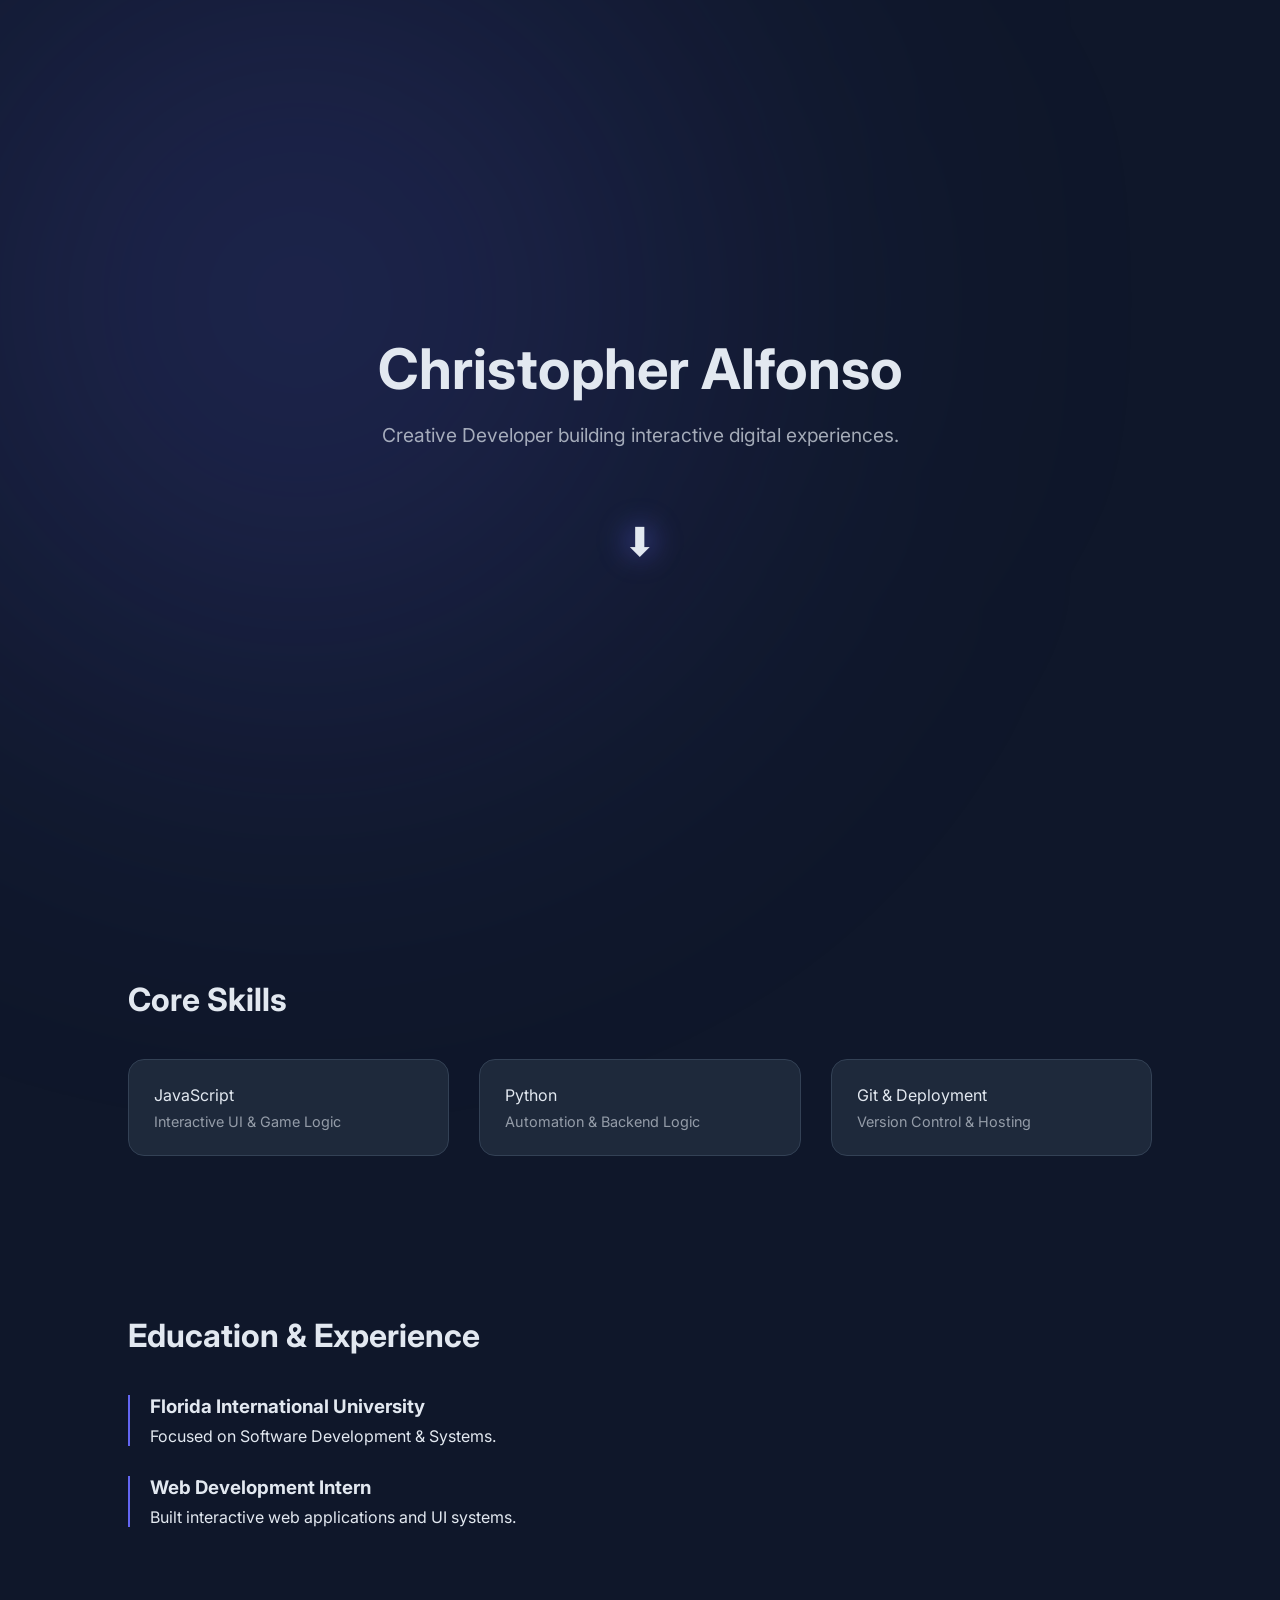
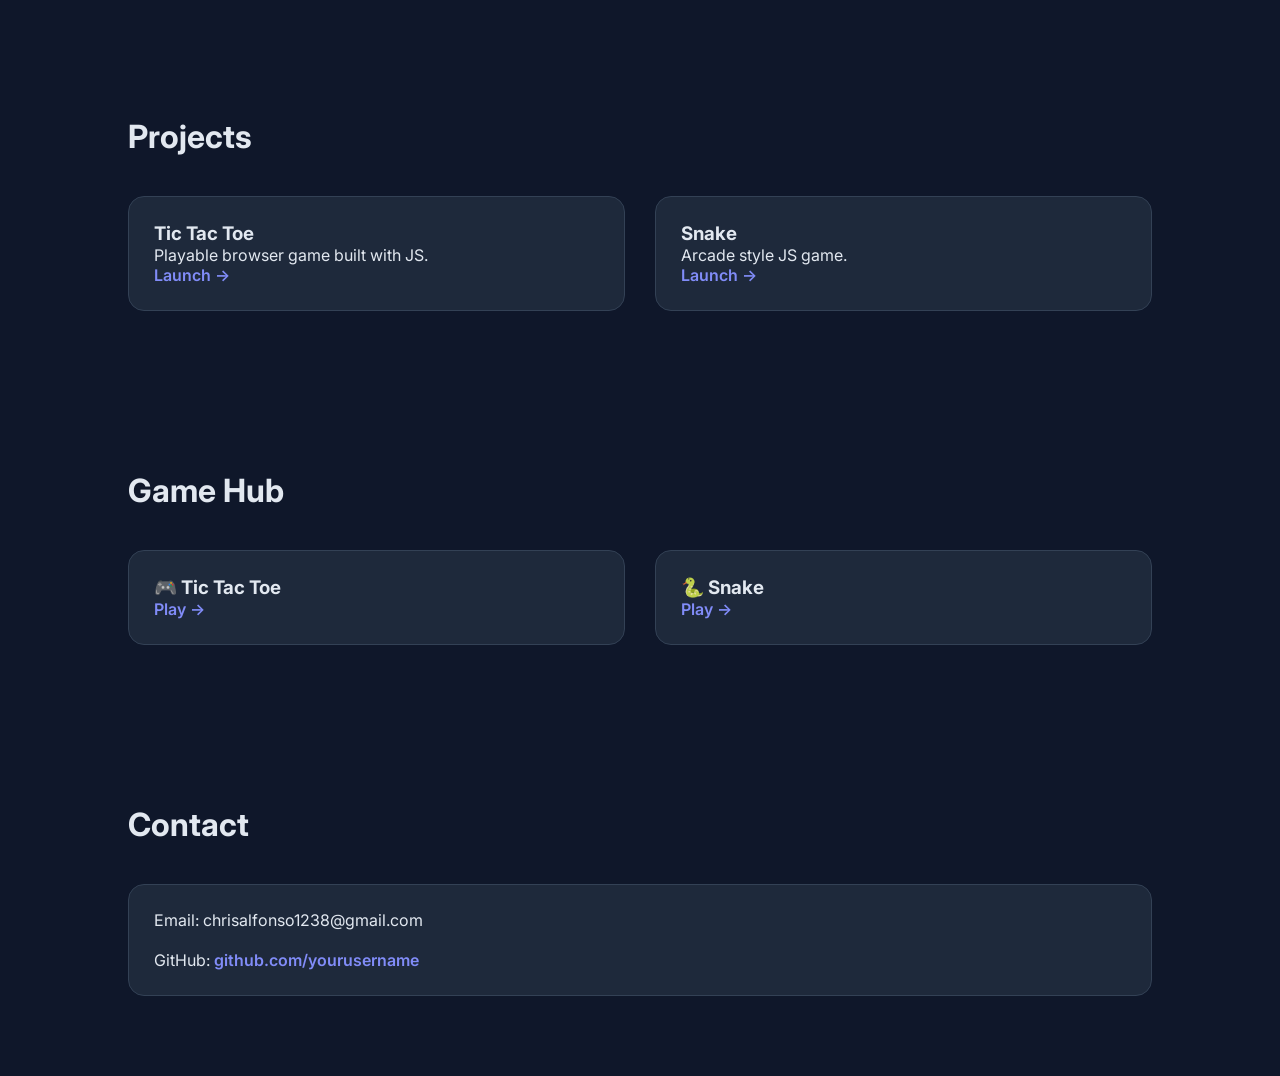
==== index.html @ 21a51c05 "Update index.html" ====
<!DOCTYPE html>
<html lang="en">
<head>
<meta charset="UTF-8">
<meta name="viewport" content="width=device-width, initial-scale=1.0">
<title>Christopher Alfonso | Portfolio</title>
<link href="https://fonts.googleapis.com/css2?family=Inter:wght@400;600;700&display=swap" rel="stylesheet">
<link rel="stylesheet" href="css/style.css">
</head>
<body>

<div class="background-blur"></div>

<!-- HERO -->
<section class="hero">
  <h1>Christopher Alfonso</h1>
  <p>Creative Developer building interactive digital experiences.</p>

  <!-- Glowing scroll arrow -->
  <div class="scroll-down" onclick="document.getElementById('skills').scrollIntoView({behavior:'smooth'})">
    <span>⬇</span>
    <div class="glow"></div>
  </div>
</section>

<!-- SKILLS -->
<section class="section" id="skills">
  <h2>Core Skills</h2>
  <div class="grid">
    <div class="card">JavaScript<br><span>Interactive UI & Game Logic</span></div>
    <div class="card">Python<br><span>Automation & Backend Logic</span></div>
    <div class="card">Git & Deployment<br><span>Version Control & Hosting</span></div>
  </div>
</section>
  
  <!-- RESUME / EXPERIENCE -->
<section class="section" id="resume">
  <h2>Education & Experience</h2>
  <div class="timeline">
    <div class="timeline-item">
      <h3>Florida International University</h3>
      <p>Focused on Software Development & Systems.</p>
    </div>
    <div class="timeline-item">
      <h3>Web Development Intern</h3>
      <p>Built interactive web applications and UI systems.</p>
    </div>
  </div>
</section>

<!-- PROJECTS -->
<section class="section" id="projects">
  <h2>Projects</h2>
  <div class="grid">
    <div class="card">
      <h3>Tic Tac Toe</h3>
      <p>Playable browser game built with JS.</p>
      <a href="apps/tictactoe/">Launch →</a>
    </div>
    <div class="card">
      <h3>Snake</h3>
      <p>Arcade style JS game.</p>
      <a href="apps/snake/">Launch →</a>
    </div>
  </div>
</section>

<!-- GAME HUB -->
<section class="section" id="gamehub">
  <h2>Game Hub</h2>
  <div class="grid">
    <div class="card game-card">
      <h3>🎮 Tic Tac Toe</h3>
      <a href="apps/tictactoe/">Play →</a>
    </div>
    <div class="card game-card">
      <h3>🐍 Snake</h3>
      <a href="apps/snake/">Play →</a>
    </div>
  </div>
</section>



<!-- CONTACT -->
<section class="section" id="contact">
  <h2>Contact</h2>
  <div class="card">
    Email: chrisalfonso1238@gmail.com<br><br>
    GitHub: <a href="https://github.com/yourusername" target="_blank">github.com/yourusername</a>
  </div>
</section>

</body>
</html>
---- css/style.css ----
* {
  margin: 0;
  padding: 0;
  box-sizing: border-box;
}

body {
  font-family: 'Inter', sans-serif;
  background: #0f172a;
  color: #e2e8f0;
  overflow-x: hidden;
  scroll-behavior: smooth;
}

/* Background Glow Effect */
.background-blur {
  position: fixed;
  width: 1200px;
  height: 1200px;
  background: radial-gradient(circle, rgba(99,102,241,0.25), transparent 70%);
  top: -300px;
  left: -300px;
  z-index: -1;
  filter: blur(150px);
}

/* HERO */
.hero {
  height: 100vh;
  display: flex;
  justify-content: center;
  align-items: center;
  flex-direction: column;
  padding: 0 10%;
  text-align: center;
}

.hero h1 {
  font-size: 3.5rem;
  margin-bottom: 20px;
}

.hero p {
  opacity: 0.7;
  margin-bottom: 30px;
  font-size: 1.2rem;
}

.primary-btn {
  display: inline-block;
  padding: 12px 28px;
  background: #6366f1;
  border-radius: 8px;
  text-decoration: none;
  color: white;
  font-weight: 600;
  transition: 0.3s ease;
}

.primary-btn:hover {
  background: #818cf8;
  transform: translateY(-3px);
}

/* Sections */
.section {
  padding: 80px 10%;
}

.section h2 {
  margin-bottom: 40px;
  font-size: 2rem;
}

/* Grid Layout */
.grid {
  display: grid;
  grid-template-columns: repeat(auto-fit, minmax(250px, 1fr));
  gap: 30px;
}

/* Cards */
.card {
  background: #1e293b;
  padding: 25px;
  border-radius: 16px;
  border: 1px solid #334155;
  transition: 0.3s ease;
}

.card:hover {
  transform: translateY(-8px);
  border-color: #6366f1;
  box-shadow: 0 10px 40px rgba(99,102,241,0.2);
}

.card span {
  display: block;
  margin-top: 8px;
  opacity: 0.6;
  font-size: 0.9rem;
}

/* Timeline */
.timeline-item {
  margin-bottom: 30px;
  padding-left: 20px;
  border-left: 2px solid #6366f1;
}

.timeline-item h3 {
  margin-bottom: 8px;
}

/* Links */
a {
  color: #818cf8;
  text-decoration: none;
  font-weight: 600;
}

a:hover {
  text-decoration: underline;
}
/* Scroll down arrow */
.scroll-down {
  position: relative;
  margin-top: 40px;
  font-size: 2.5rem;
  cursor: pointer;
  display: inline-block;
  animation: floatUpDown 1.5s infinite;
  z-index: 1;
}

/* Arrow bouncing/fading animation */
@keyframes floatUpDown {
  0%, 100% { transform: translateY(0); opacity: 0.7; }
  50% { transform: translateY(10px); opacity: 1; }
}

/* Glow behind the arrow */
.scroll-down .glow {
  position: absolute;
  top: 50%;
  left: 50%;
  transform: translate(-50%, -50%);
  width: 50px;
  height: 50px;
  background: radial-gradient(circle, rgba(99,102,241,0.4), transparent 70%);
  border-radius: 50%;
  filter: blur(12px);
  animation: pulseGlow 2s infinite;
  z-index: -1;
}

/* Glow pulsing animation */
@keyframes pulseGlow {
  0%, 100% { transform: translate(-50%, -50%) scale(1); opacity: 0.6; }
  50% { transform: translate(-50%, -50%) scale(1.3); opacity: 1; }
}
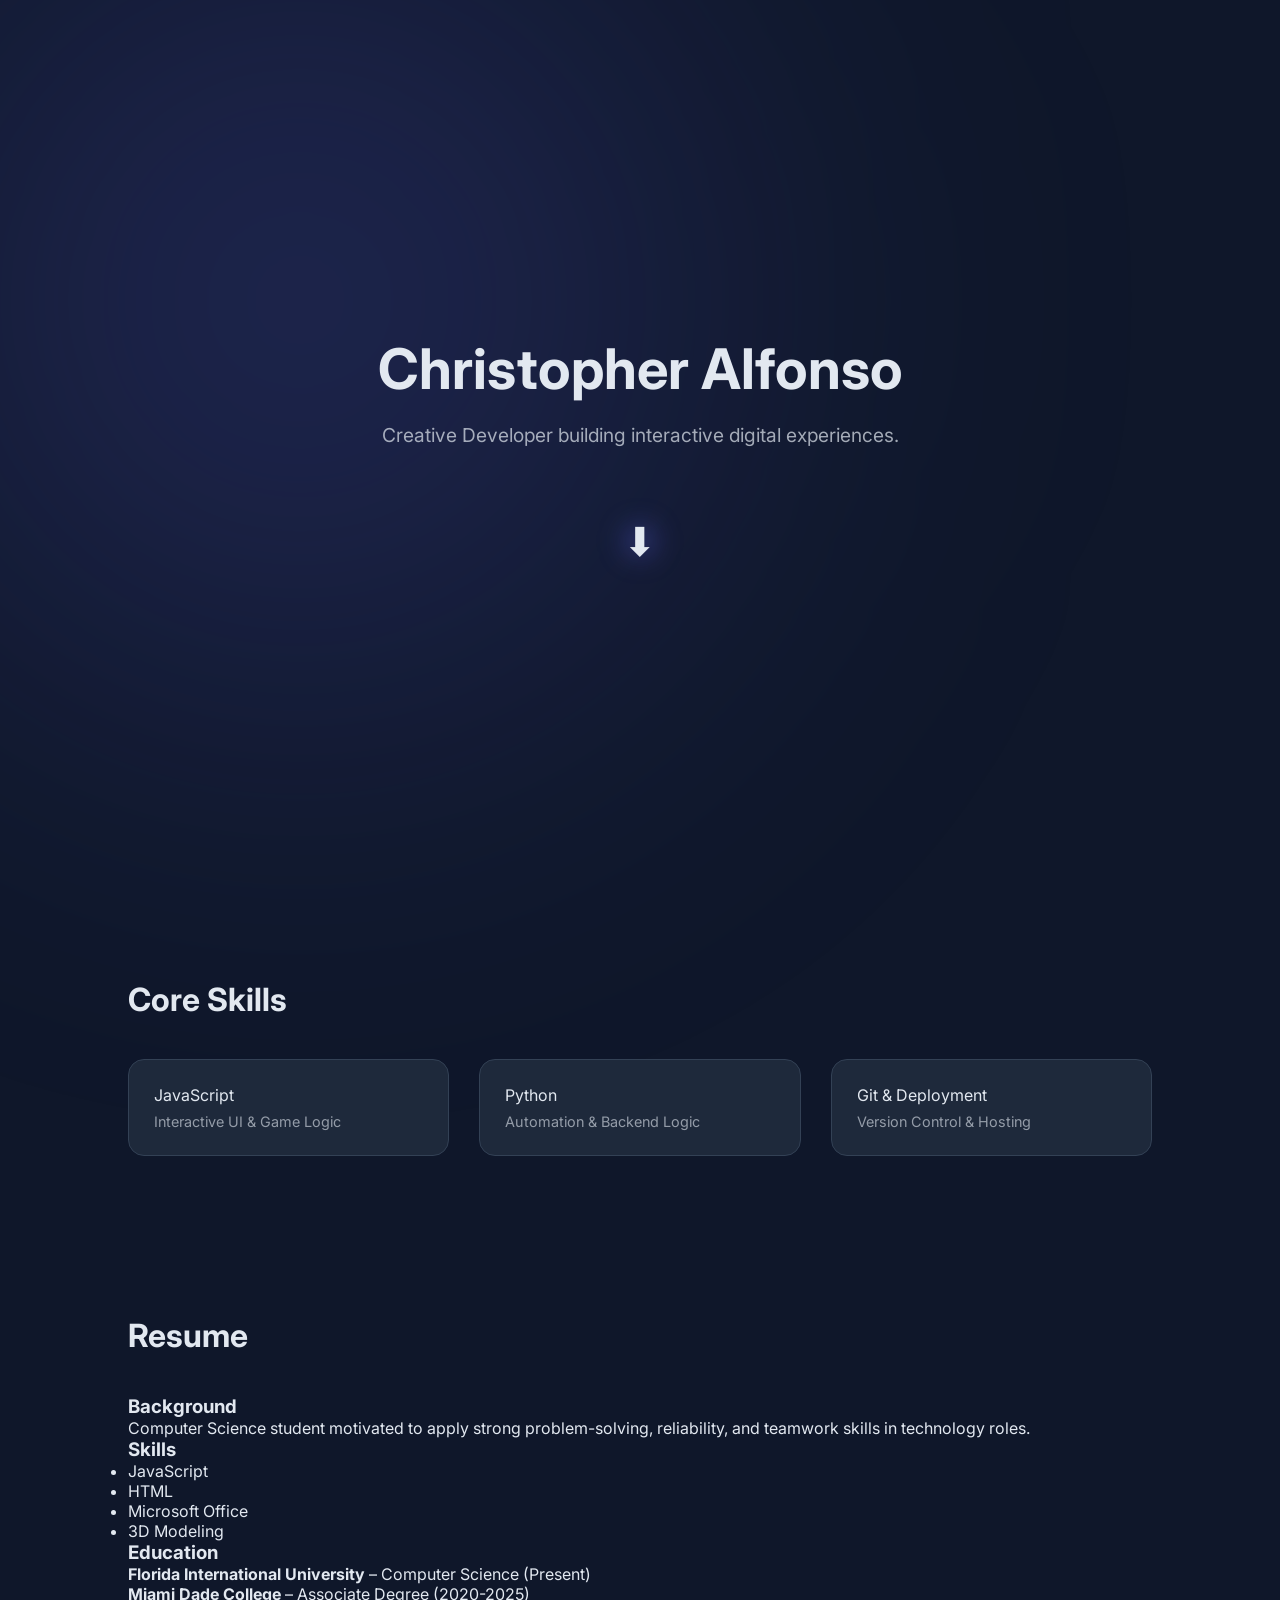
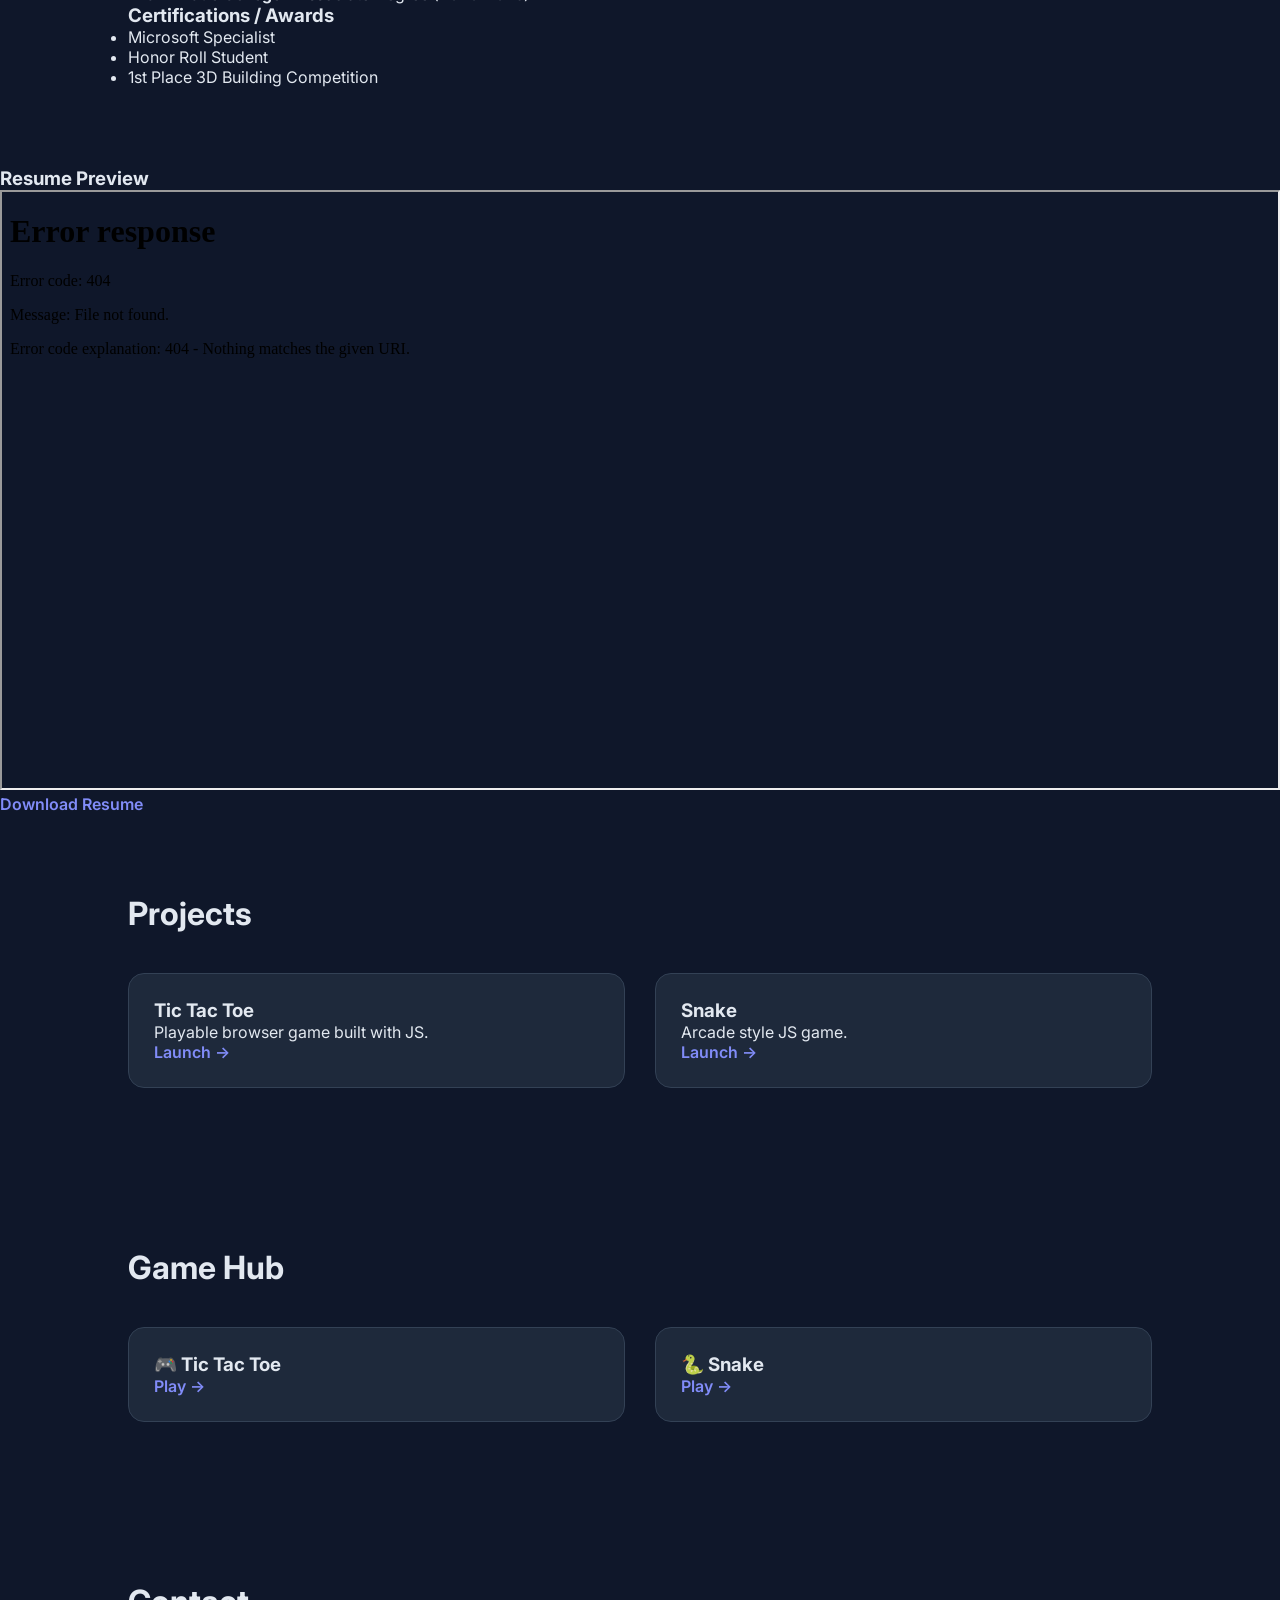
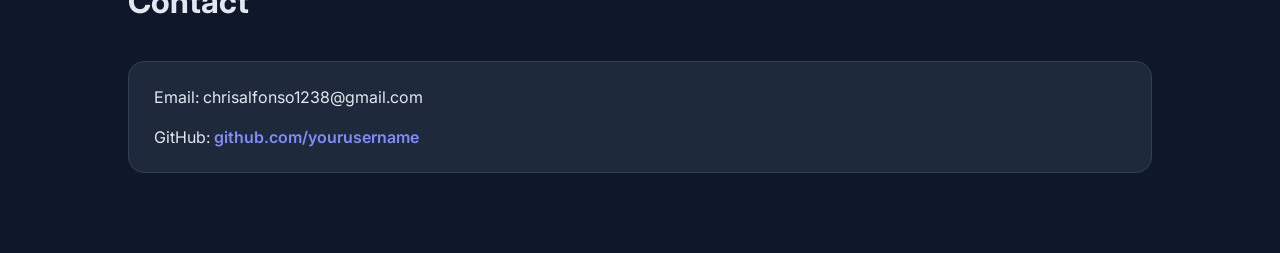
==== commit 89cf7b25: "Update index.html" ====
--- a/index.html
+++ b/index.html
@@ -33,20 +33,62 @@
   </div>
 </section>
   
-  <!-- RESUME / EXPERIENCE -->
 <section class="section" id="resume">
-  <h2>Education & Experience</h2>
-  <div class="timeline">
-    <div class="timeline-item">
-      <h3>Florida International University</h3>
-      <p>Focused on Software Development & Systems.</p>
+  <h2>Resume</h2>
+
+  <div class="resume-grid">
+
+    <div class="resume-card">
+      <h3>Background</h3>
+      <p>
+      Computer Science student motivated to apply strong problem-solving,
+      reliability, and teamwork skills in technology roles.
+      </p>
     </div>
-    <div class="timeline-item">
-      <h3>Web Development Intern</h3>
-      <p>Built interactive web applications and UI systems.</p>
+
+    <div class="resume-card">
+      <h3>Skills</h3>
+      <ul>
+        <li>JavaScript</li>
+        <li>HTML</li>
+        <li>Microsoft Office</li>
+        <li>3D Modeling</li>
+      </ul>
     </div>
+
+    <div class="resume-card">
+      <h3>Education</h3>
+      <p><b>Florida International University</b> – Computer Science (Present)</p>
+      <p><b>Miami Dade College</b> – Associate Degree (2020-2025)</p>
+    </div>
+
+    <div class="resume-card">
+      <h3>Certifications / Awards</h3>
+      <ul>
+        <li>Microsoft Specialist</li>
+        <li>Honor Roll Student</li>
+        <li>1st Place 3D Building Competition</li>
+      </ul>
+    </div>
+
   </div>
 </section>
+  <div class="resume-preview">
+
+  <h3>Resume Preview</h3>
+
+  <iframe
+    src="assets/resume.pdf"
+    width="100%"
+    height="600px">
+  </iframe>
+
+  <a class="download-btn" href="assets/resume.pdf" download>
+    Download Resume
+  </a>
+
+</div>
+  
 
 <!-- PROJECTS -->
 <section class="section" id="projects">
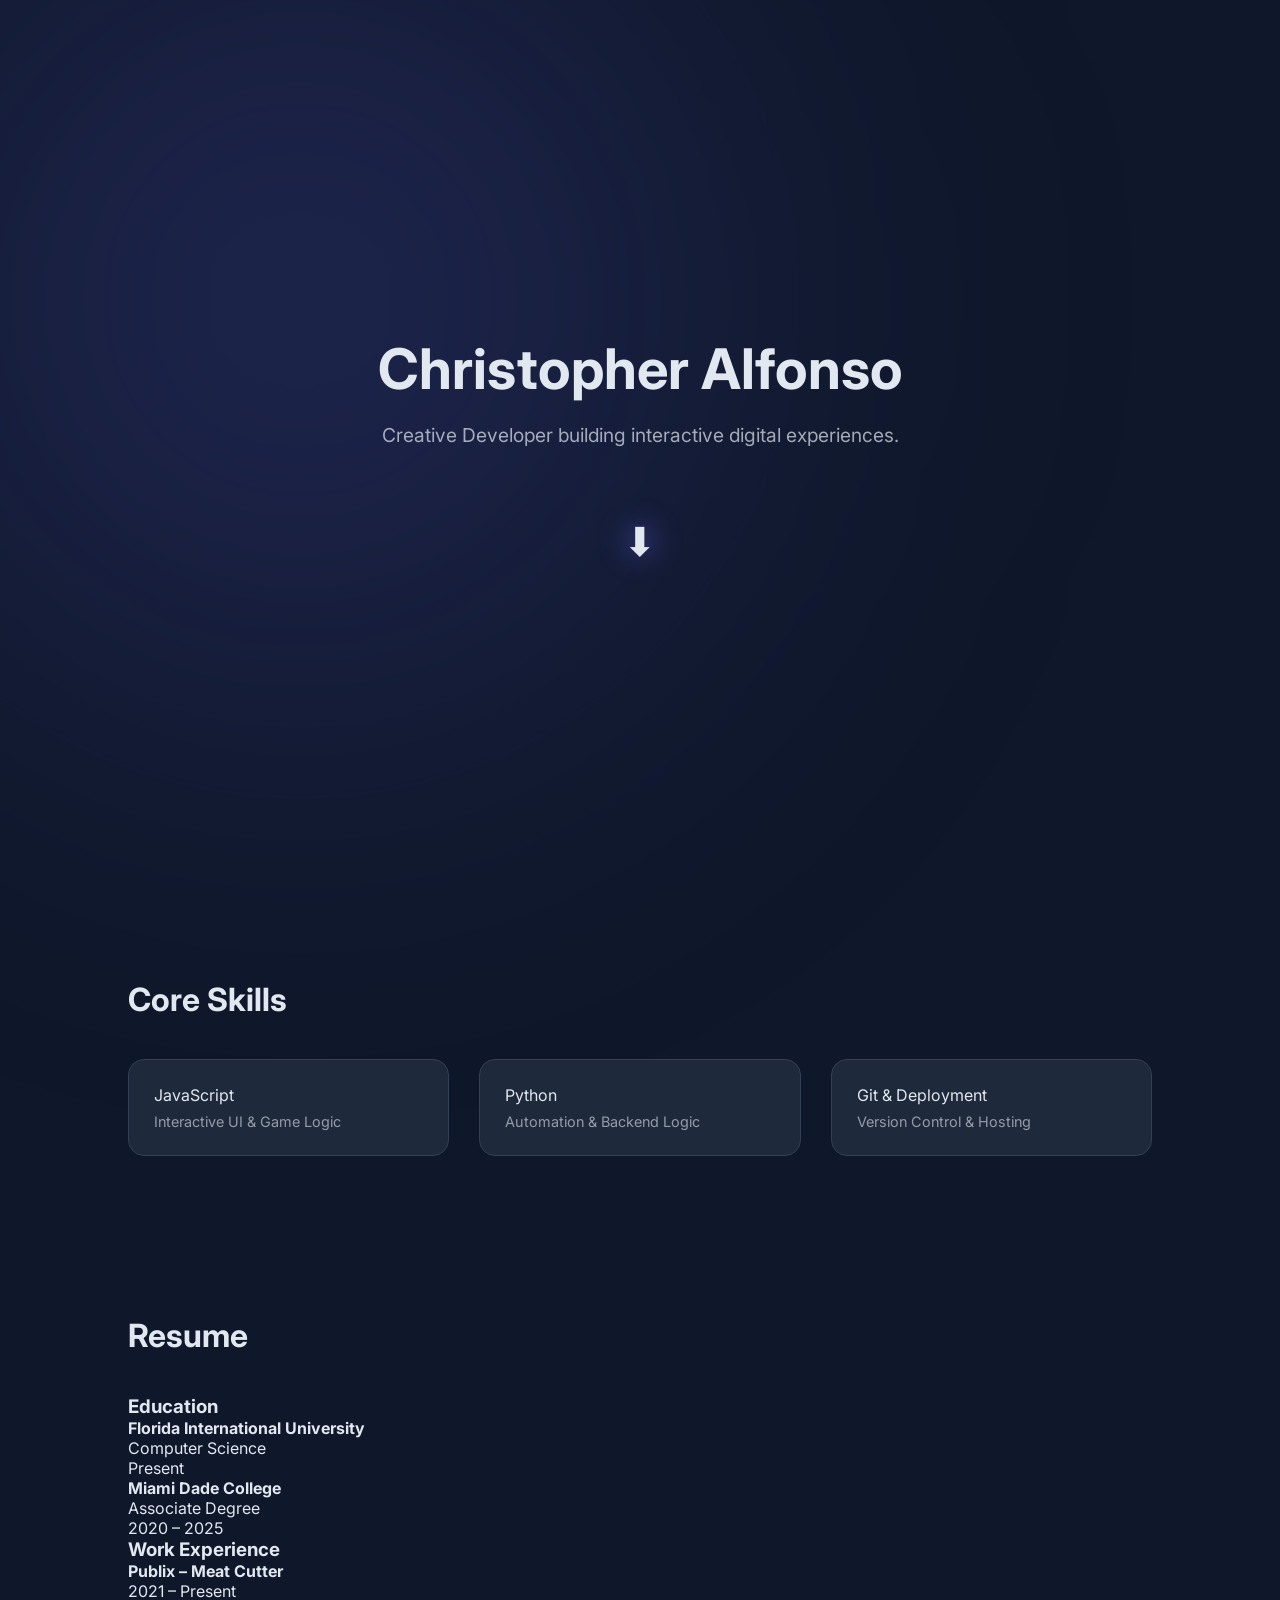
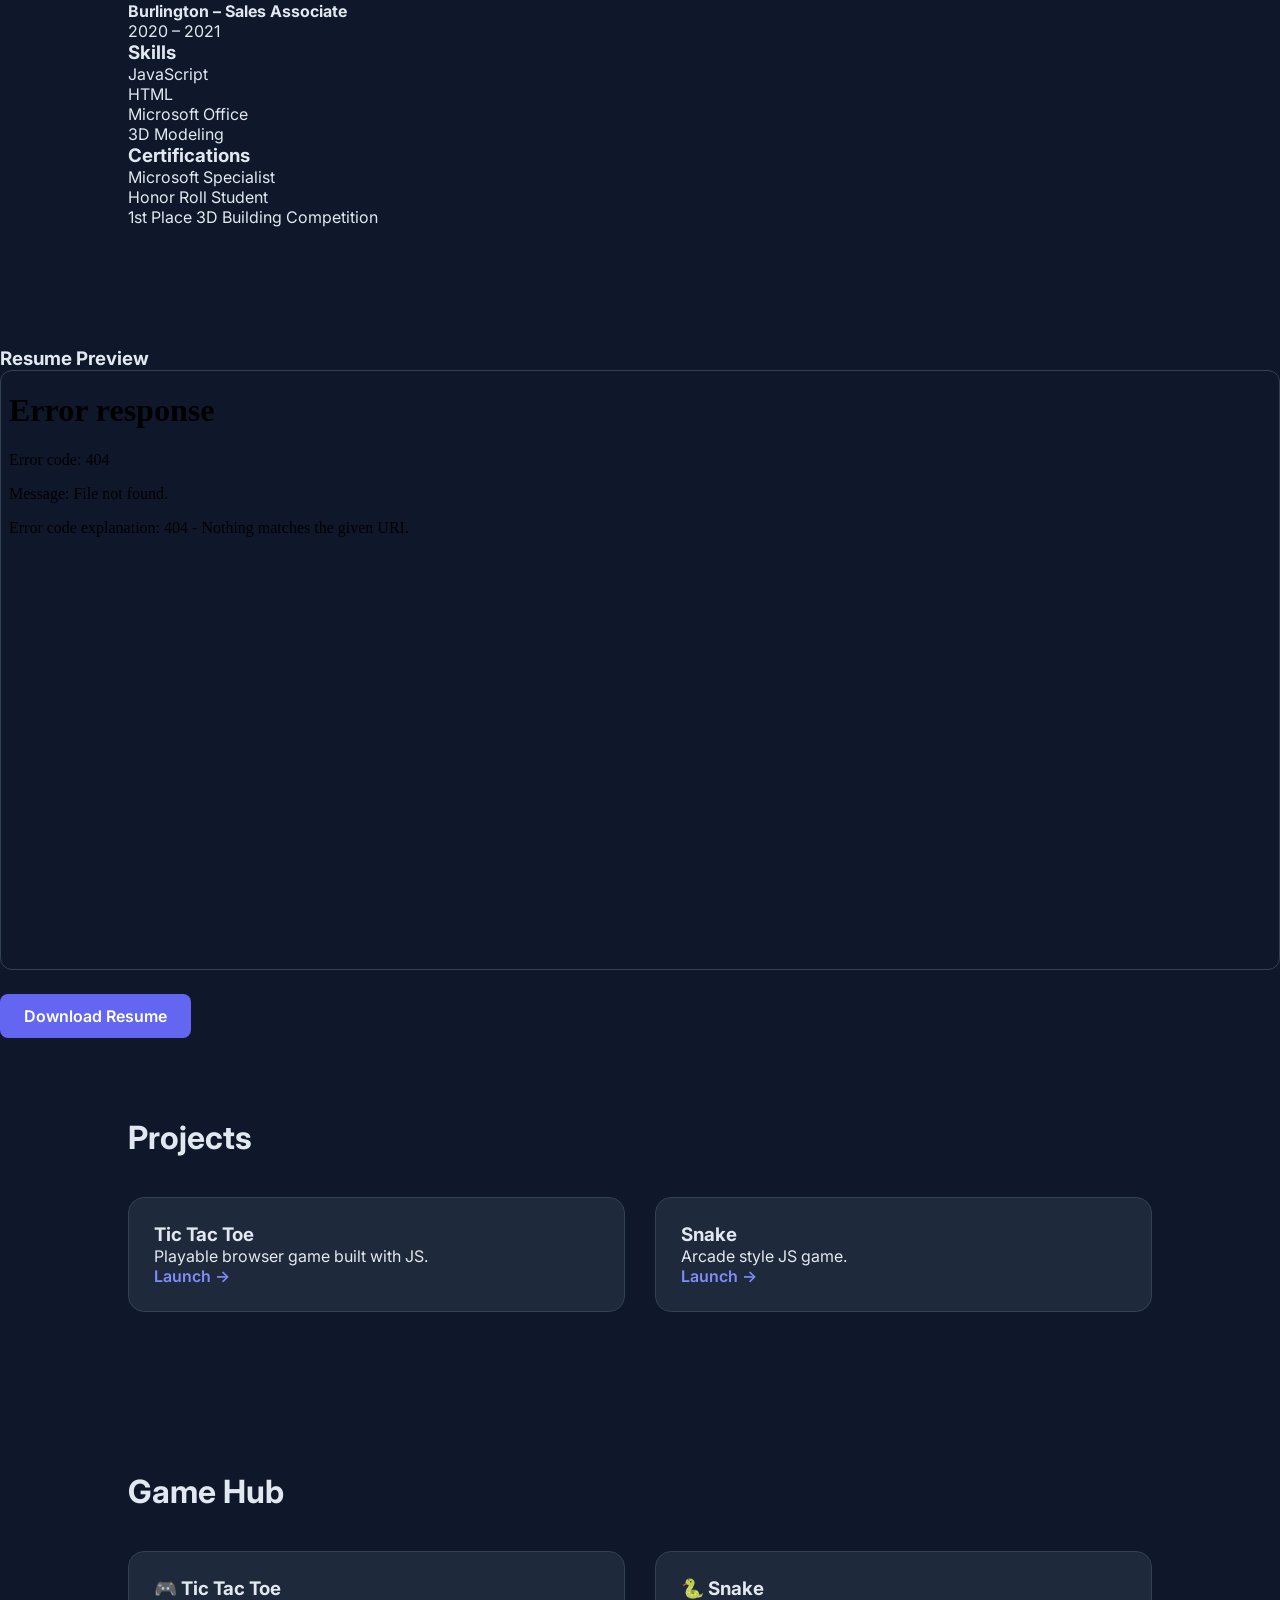
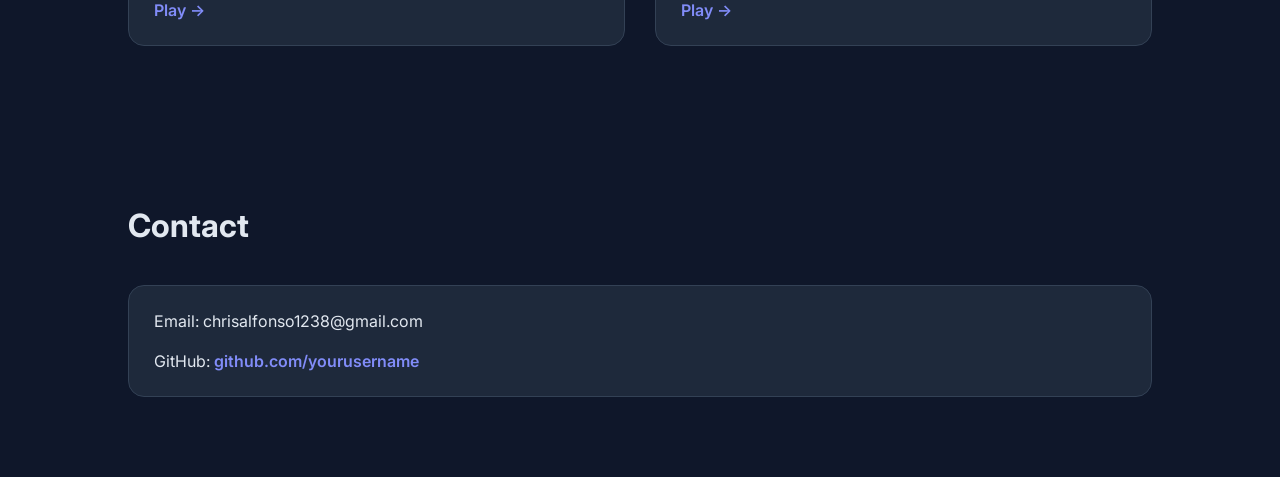
==== commit a433d1a7: "Update index.html" ====
--- a/index.html
+++ b/index.html
@@ -32,45 +32,90 @@
     <div class="card">Git & Deployment<br><span>Version Control & Hosting</span></div>
   </div>
 </section>
-  
+    </div>
+
 <section class="section" id="resume">
   <h2>Resume</h2>
 
-  <div class="resume-grid">
+  <div class="card-grid">
 
-    <div class="resume-card">
-      <h3>Background</h3>
-      <p>
-      Computer Science student motivated to apply strong problem-solving,
-      reliability, and teamwork skills in technology roles.
-      </p>
+    <!-- Education -->
+    <div class="flip-card">
+      <div class="flip-inner">
+
+        <div class="flip-front">
+          <h3>Education</h3>
+        </div>
+
+        <div class="flip-back">
+          <p><b>Florida International University</b></p>
+          <p>Computer Science</p>
+          <p>Present</p>
+
+          <p><b>Miami Dade College</b></p>
+          <p>Associate Degree</p>
+          <p>2020 – 2025</p>
+        </div>
+
+      </div>
     </div>
 
-    <div class="resume-card">
-      <h3>Skills</h3>
-      <ul>
-        <li>JavaScript</li>
-        <li>HTML</li>
-        <li>Microsoft Office</li>
-        <li>3D Modeling</li>
-      </ul>
+    <!-- Work Experience -->
+    <div class="flip-card">
+      <div class="flip-inner">
+
+        <div class="flip-front">
+          <h3>Work Experience</h3>
+        </div>
+
+        <div class="flip-back">
+          <p><b>Publix – Meat Cutter</b></p>
+          <p>2021 – Present</p>
+
+          <p><b>Burlington – Sales Associate</b></p>
+          <p>2020 – 2021</p>
+        </div>
+
+      </div>
     </div>
 
-    <div class="resume-card">
-      <h3>Education</h3>
-      <p><b>Florida International University</b> – Computer Science (Present)</p>
-      <p><b>Miami Dade College</b> – Associate Degree (2020-2025)</p>
+    <!-- Skills -->
+    <div class="flip-card">
+      <div class="flip-inner">
+
+        <div class="flip-front">
+          <h3>Skills</h3>
+        </div>
+
+        <div class="flip-back">
+          <p>JavaScript</p>
+          <p>HTML</p>
+          <p>Microsoft Office</p>
+          <p>3D Modeling</p>
+        </div>
+
+      </div>
     </div>
 
-    <div class="resume-card">
-      <h3>Certifications / Awards</h3>
-      <ul>
-        <li>Microsoft Specialist</li>
-        <li>Honor Roll Student</li>
-        <li>1st Place 3D Building Competition</li>
-      </ul>
+    <!-- Certifications -->
+    <div class="flip-card">
+      <div class="flip-inner">
+
+        <div class="flip-front">
+          <h3>Certifications</h3>
+        </div>
+
+        <div class="flip-back">
+          <p>Microsoft Specialist</p>
+          <p>Honor Roll Student</p>
+          <p>1st Place 3D Building Competition</p>
+        </div>
+
+      </div>
     </div>
 
+  </div>
+</section>
   </div>
 </section>
   <div class="resume-preview">
--- a/css/style.css
+++ b/css/style.css
@@ -159,3 +159,47 @@
   0%, 100% { transform: translate(-50%, -50%) scale(1); opacity: 0.6; }
   50% { transform: translate(-50%, -50%) scale(1.3); opacity: 1; }
 }
+.resume-grid{
+display:grid;
+grid-template-columns:repeat(auto-fit,minmax(250px,1fr));
+gap:25px;
+margin-bottom:40px;
+}
+
+.resume-card{
+background:#1e293b;
+padding:25px;
+border-radius:14px;
+border:1px solid #334155;
+}
+
+.resume-card h3{
+margin-bottom:10px;
+}
+
+.resume-card ul{
+padding-left:18px;
+}
+
+.resume-preview{
+margin-top:40px;
+}
+
+.resume-preview iframe{
+border-radius:12px;
+border:1px solid #334155;
+}
+
+.download-btn{
+display:inline-block;
+margin-top:20px;
+padding:12px 24px;
+background:#6366f1;
+border-radius:8px;
+color:white;
+text-decoration:none;
+}
+
+.download-btn:hover{
+background:#818cf8;
+}
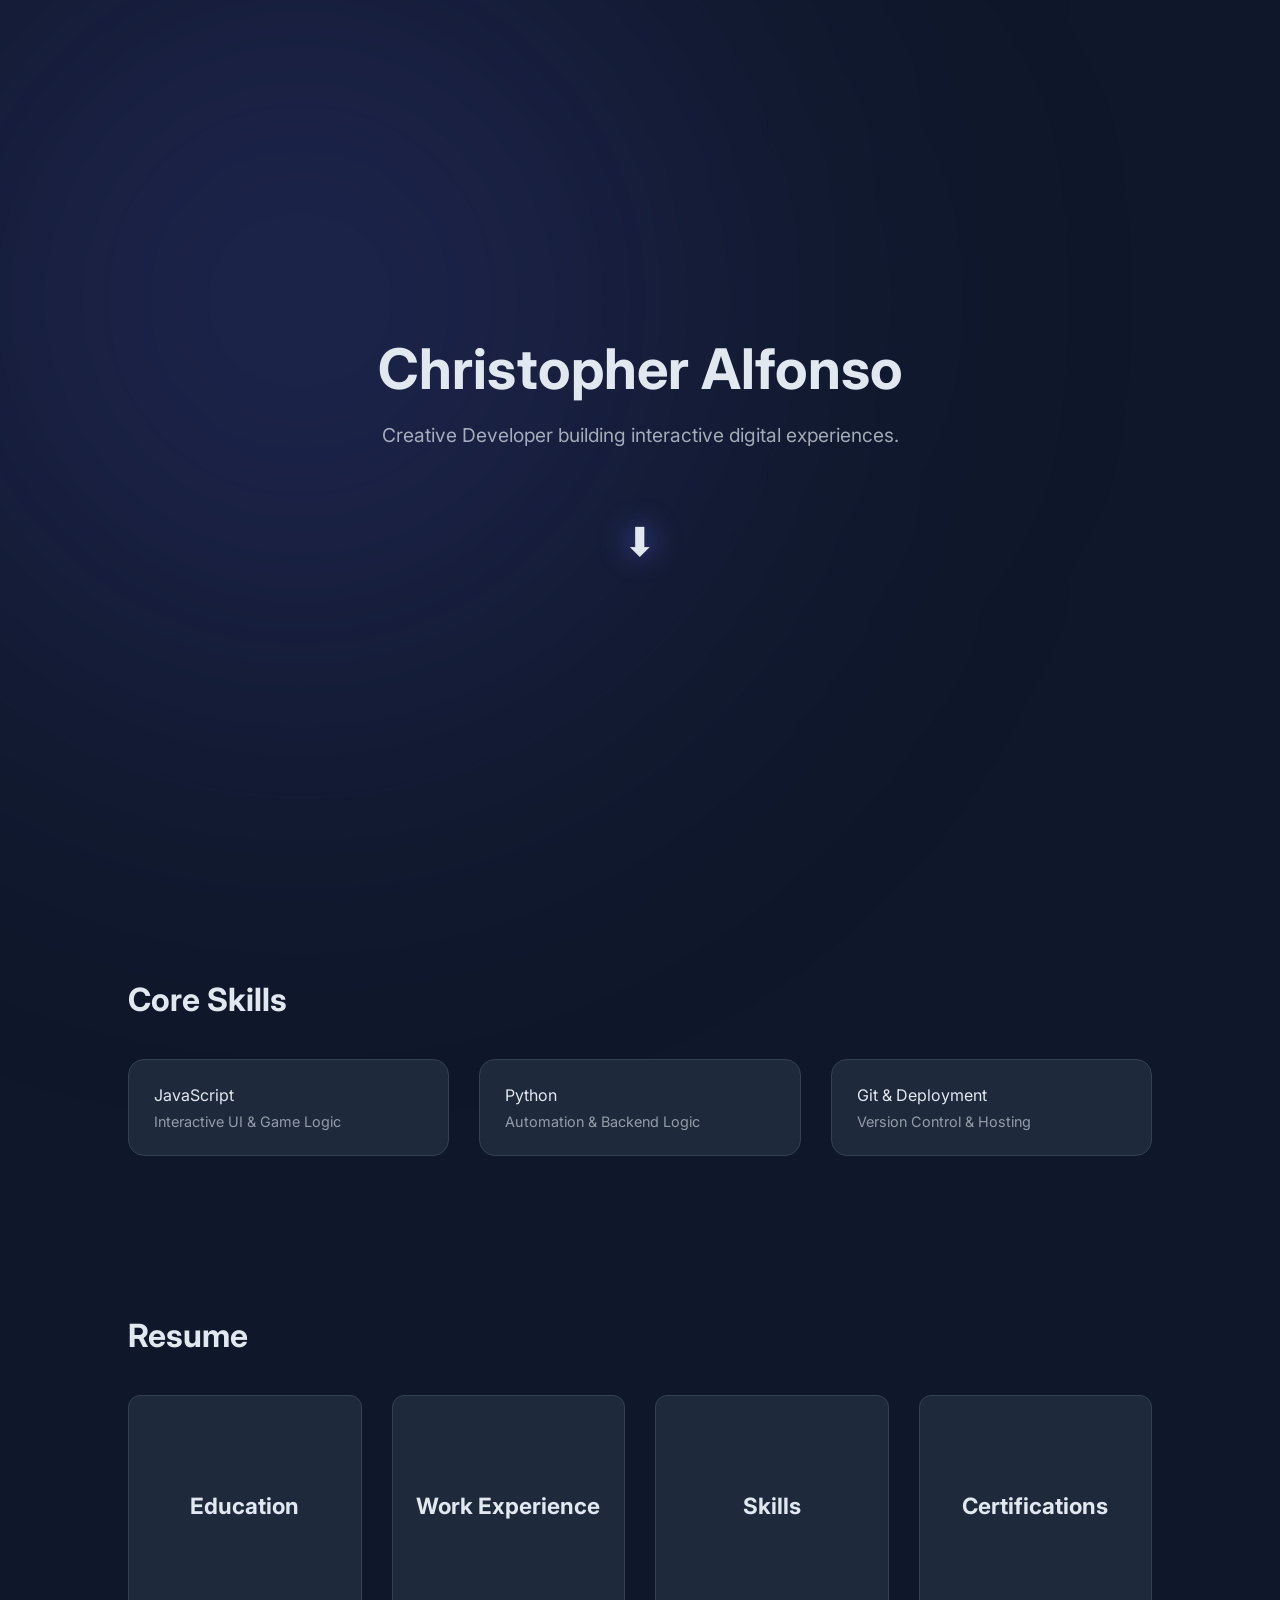
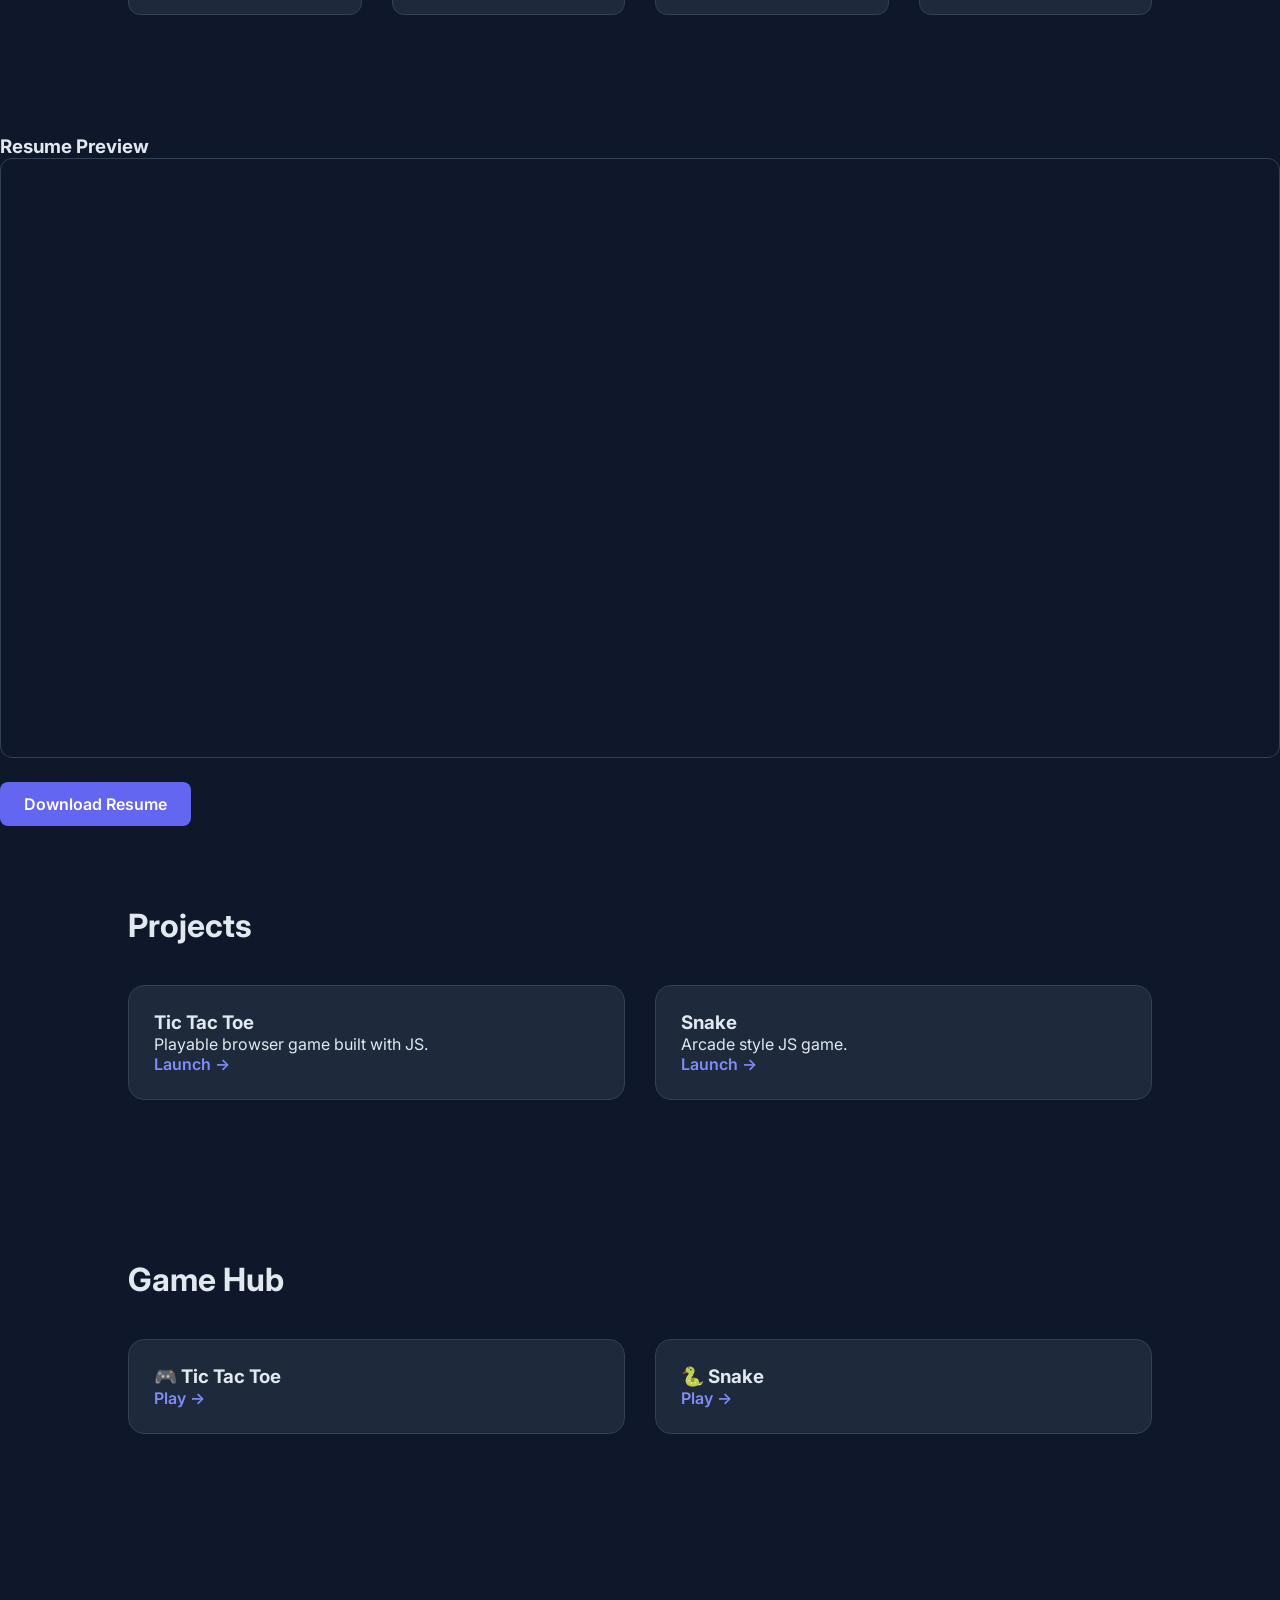
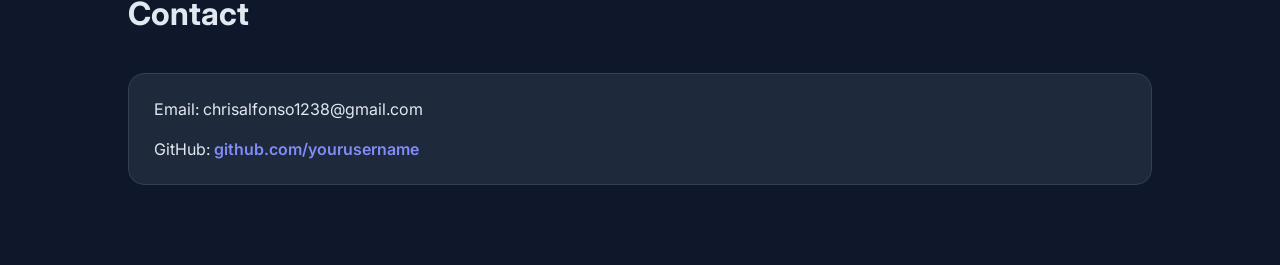
==== commit d149ce99: "Update index.html" ====
--- a/index.html
+++ b/index.html
@@ -123,12 +123,12 @@
   <h3>Resume Preview</h3>
 
   <iframe
-    src="assets/resume.pdf"
+    src="assests/resume.pdf"
     width="100%"
     height="600px">
   </iframe>
 
-  <a class="download-btn" href="assets/resume.pdf" download>
+  <a class="download-btn" href="assests/resume.pdf" download>
     Download Resume
   </a>
 
--- a/css/style.css
+++ b/css/style.css
@@ -203,3 +203,55 @@
 .download-btn:hover{
 background:#818cf8;
 }
+.card-grid{
+display:grid;
+grid-template-columns:repeat(auto-fit,minmax(220px,1fr));
+gap:30px;
+margin-top:40px;
+}
+
+/* Flip card */
+
+.flip-card{
+height:220px;
+perspective:1000px;
+}
+
+.flip-inner{
+position:relative;
+width:100%;
+height:100%;
+transition:transform .7s;
+transform-style:preserve-3d;
+}
+
+.flip-card:hover .flip-inner{
+transform:rotateY(180deg);
+}
+
+.flip-front,
+.flip-back{
+position:absolute;
+width:100%;
+height:100%;
+backface-visibility:hidden;
+border-radius:12px;
+display:flex;
+flex-direction:column;
+justify-content:center;
+align-items:center;
+padding:20px;
+background:#1e293b;
+border:1px solid #334155;
+text-align:center;
+}
+
+.flip-front{
+font-size:1.2rem;
+font-weight:600;
+}
+
+.flip-back{
+transform:rotateY(180deg);
+font-size:.9rem;
+}
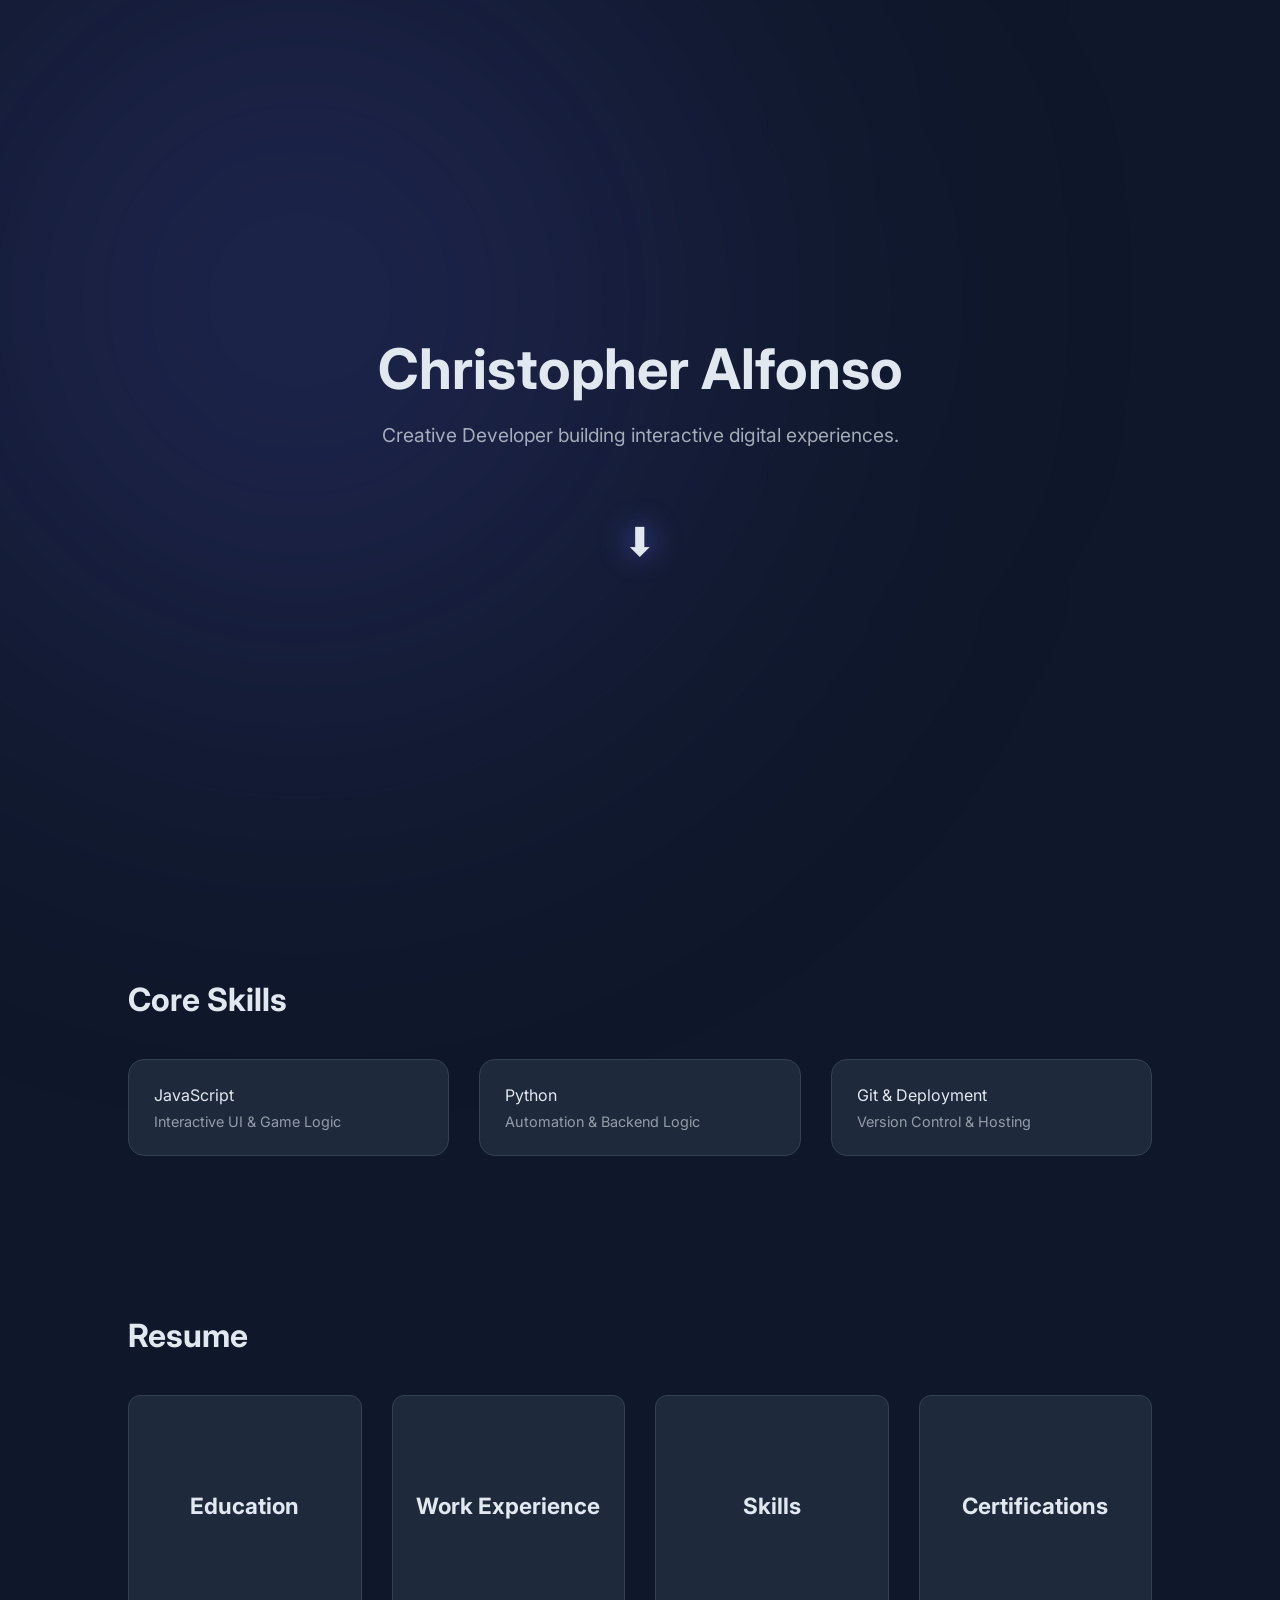
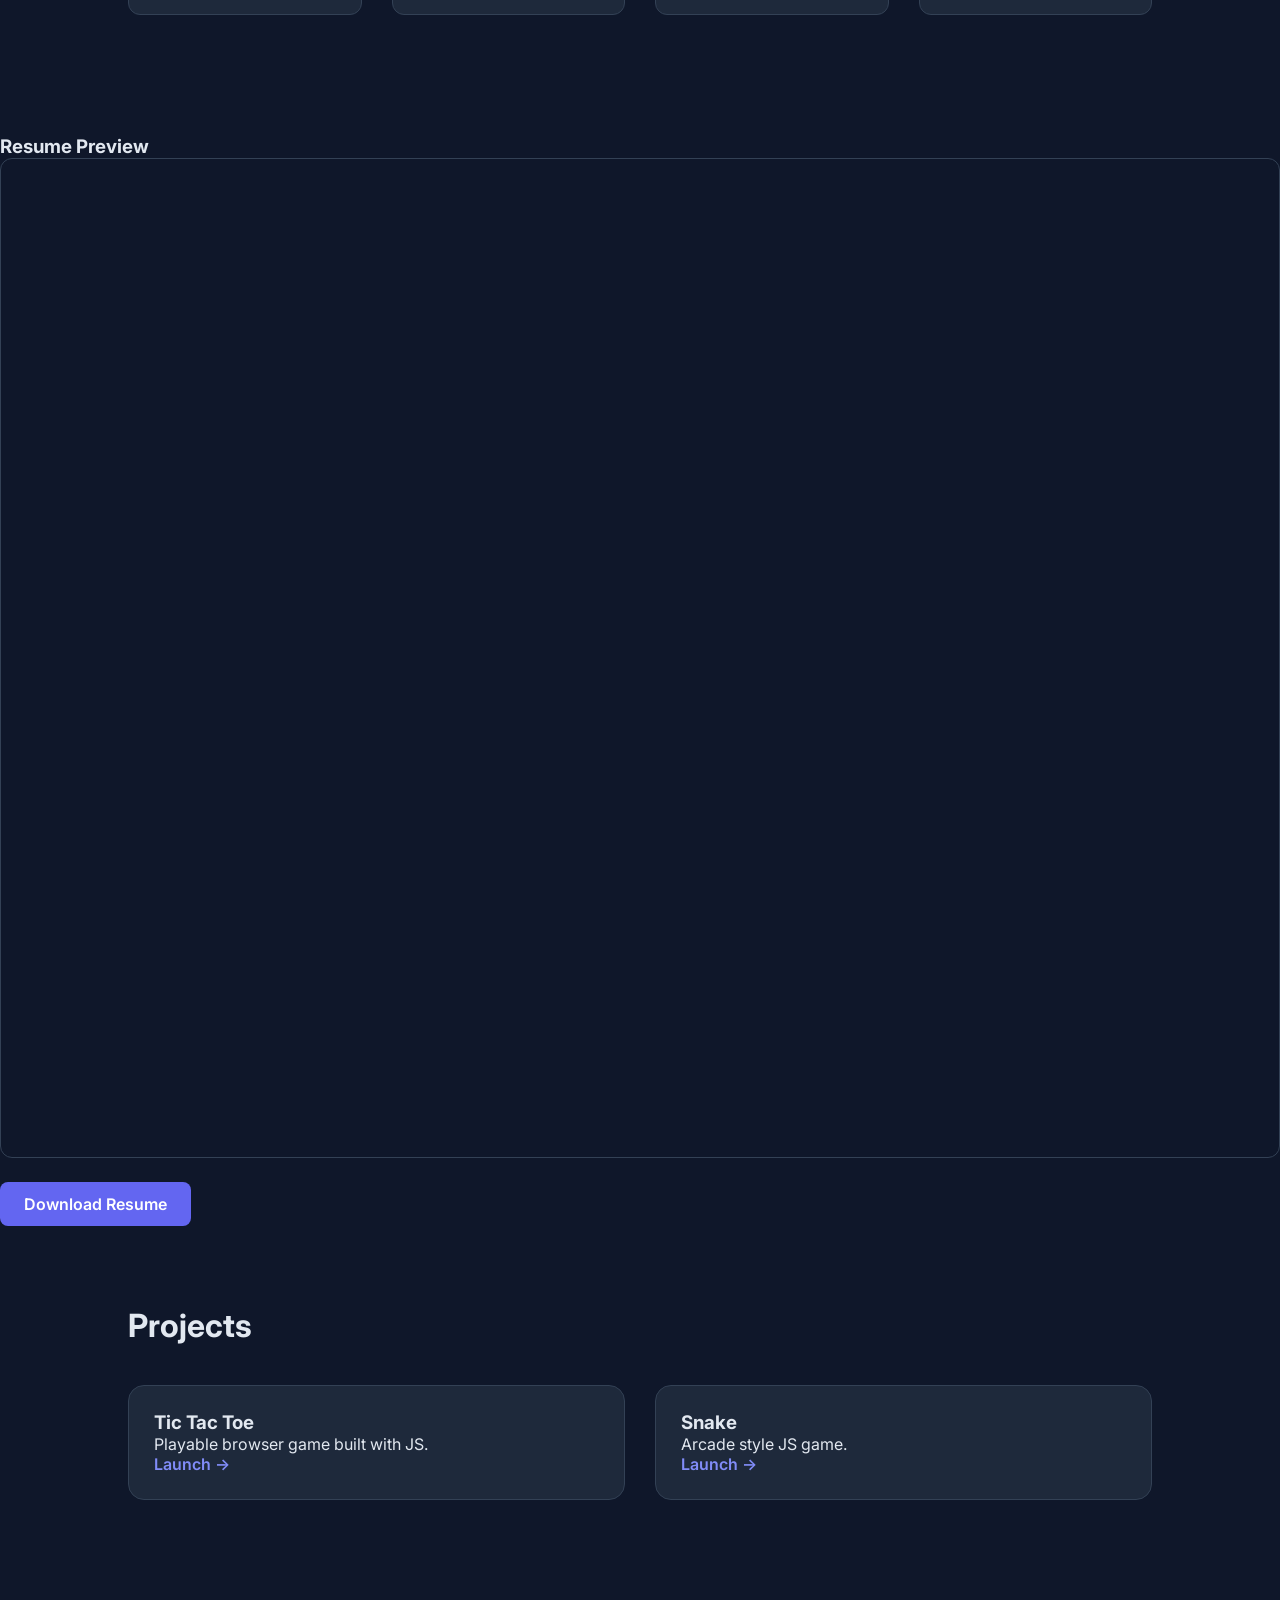
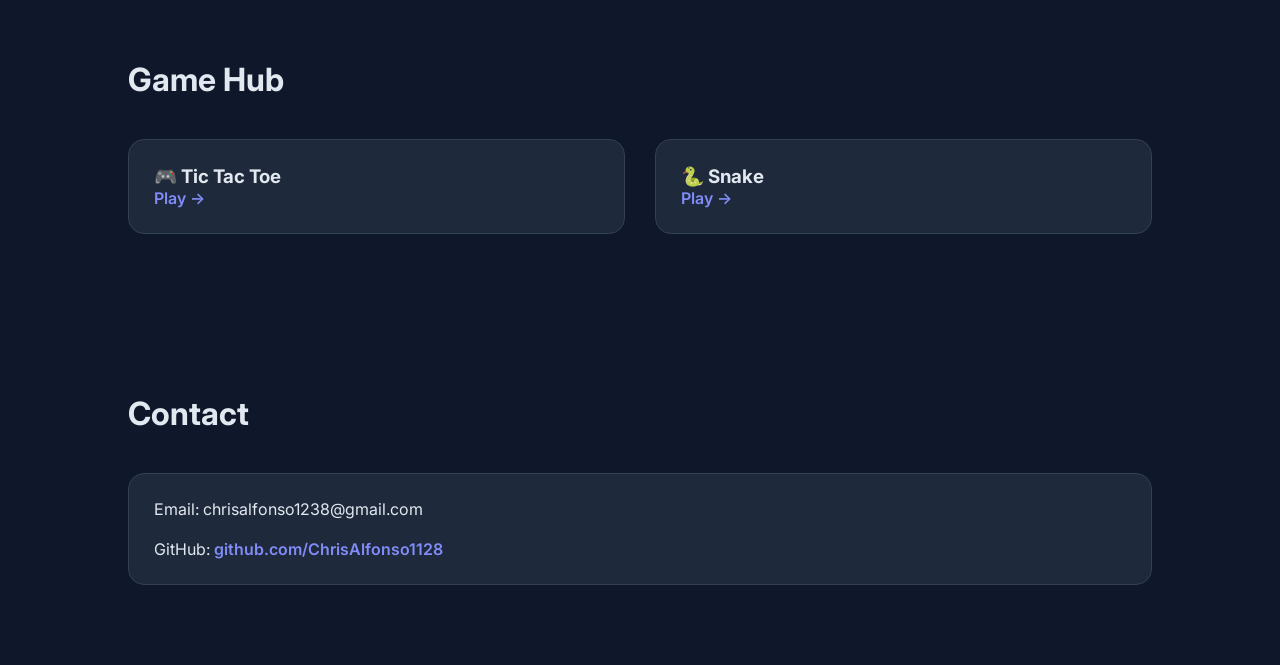
==== commit bee5784f: "Update index.html" ====
--- a/index.html
+++ b/index.html
@@ -125,7 +125,7 @@
   <iframe
     src="assests/resume.pdf"
     width="100%"
-    height="600px">
+    height="1000px">
   </iframe>
 
   <a class="download-btn" href="assests/resume.pdf" download>
@@ -174,7 +174,7 @@
   <h2>Contact</h2>
   <div class="card">
     Email: chrisalfonso1238@gmail.com<br><br>
-    GitHub: <a href="https://github.com/yourusername" target="_blank">github.com/yourusername</a>
+    GitHub: <a href="https://github.com/yourusername" target="_blank">github.com/ChrisAlfonso1128</a>
   </div>
 </section>
 
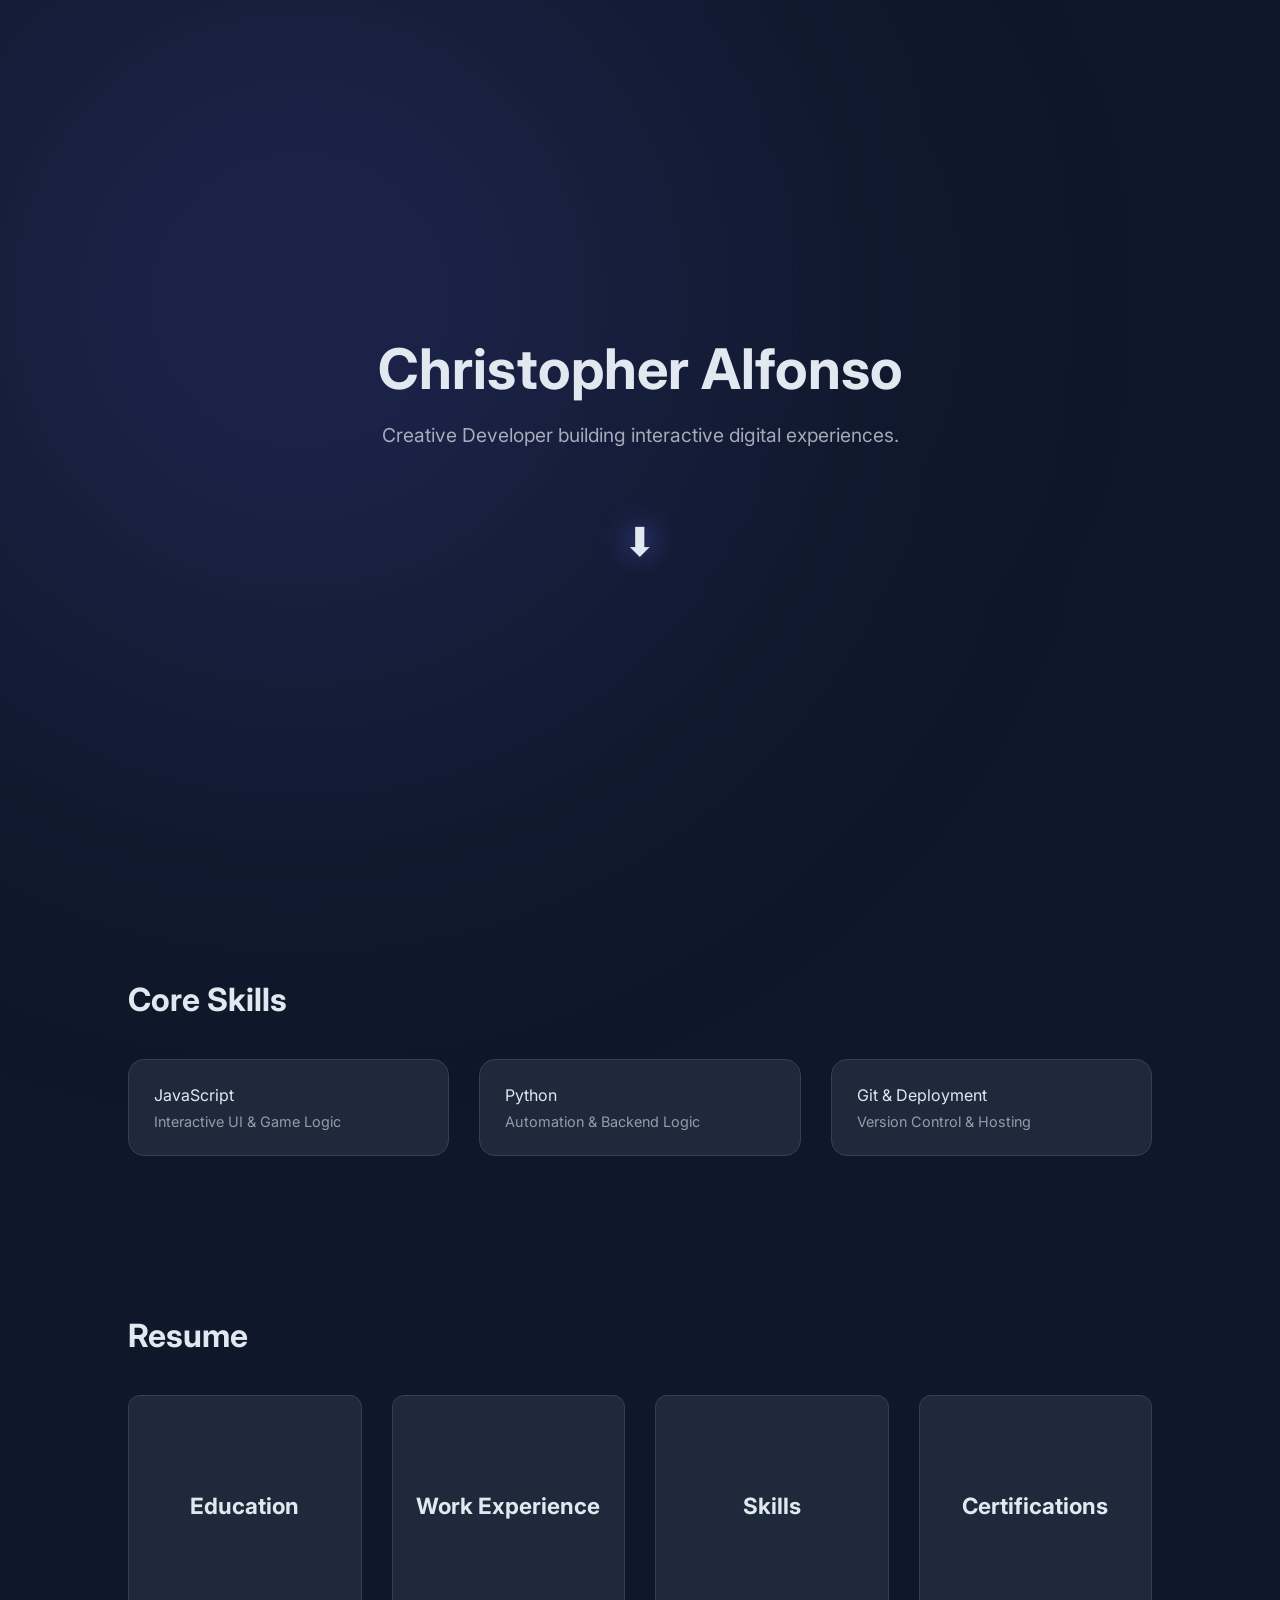
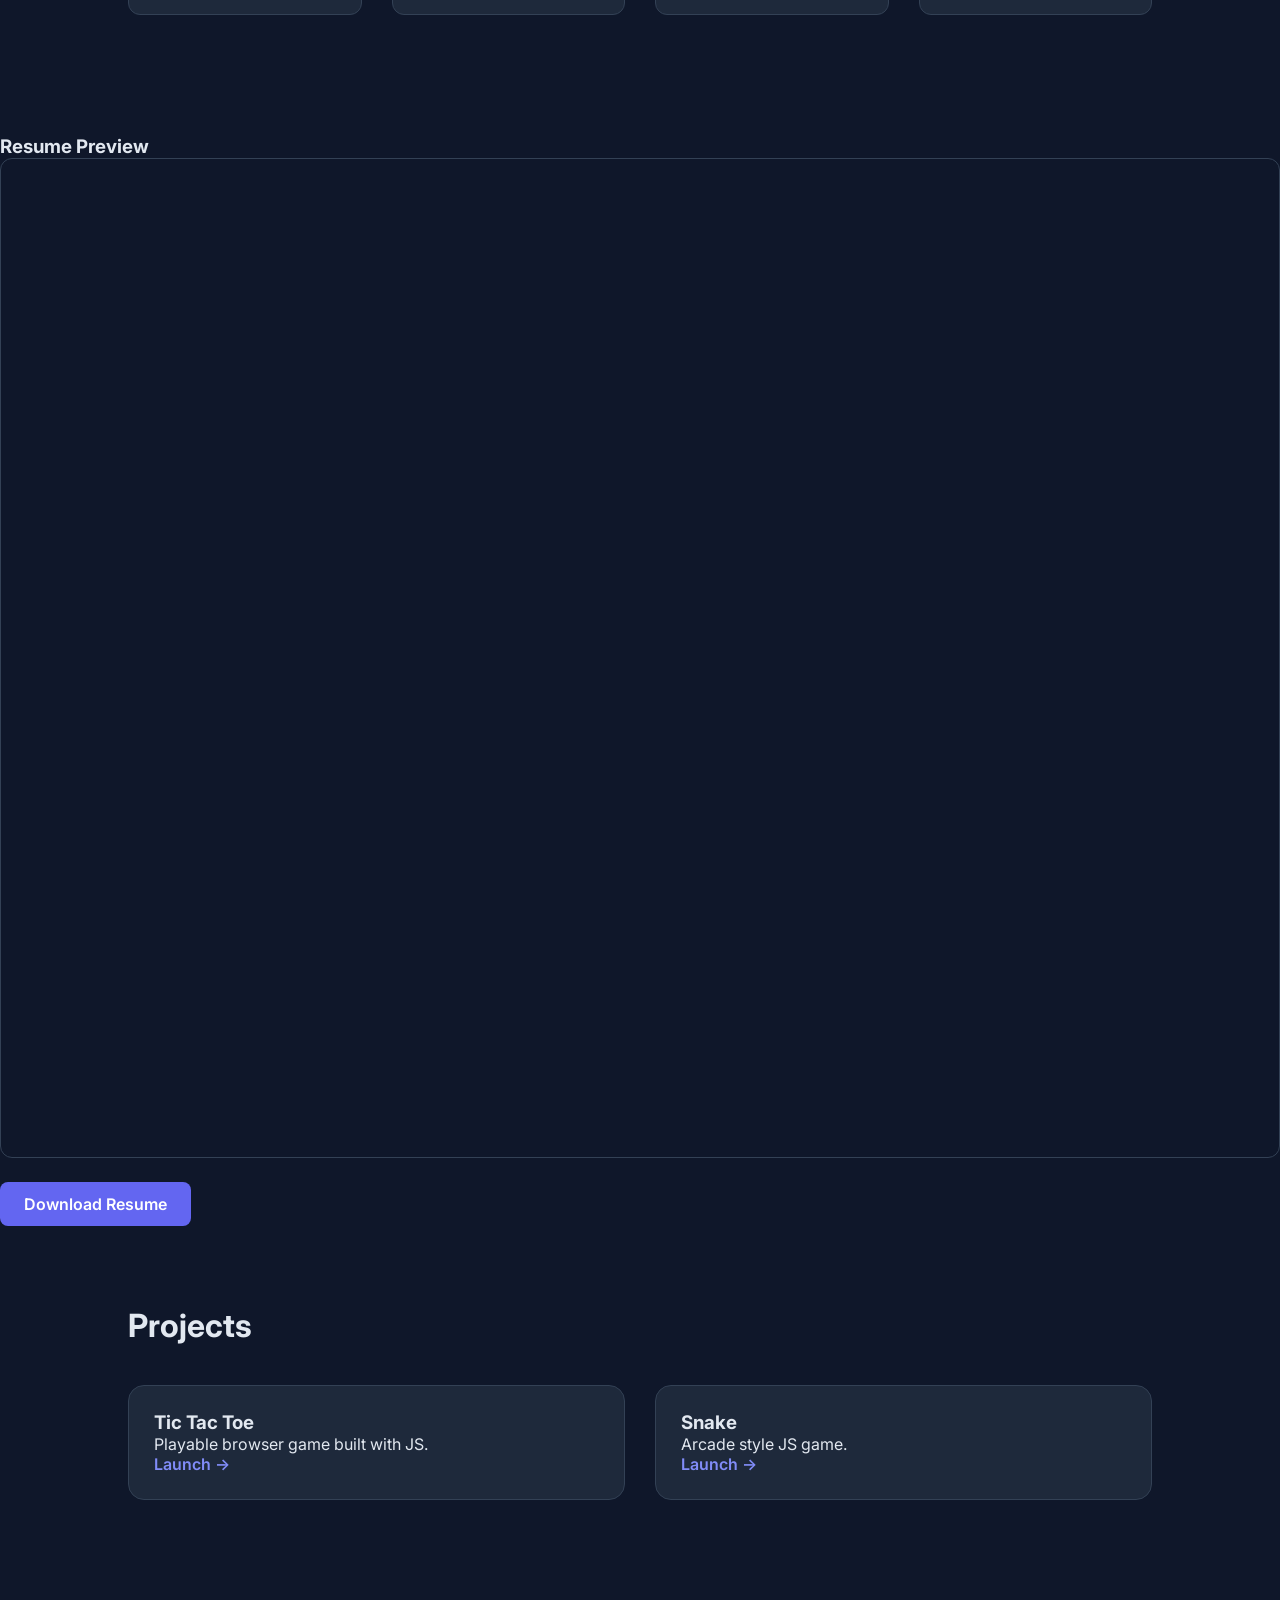
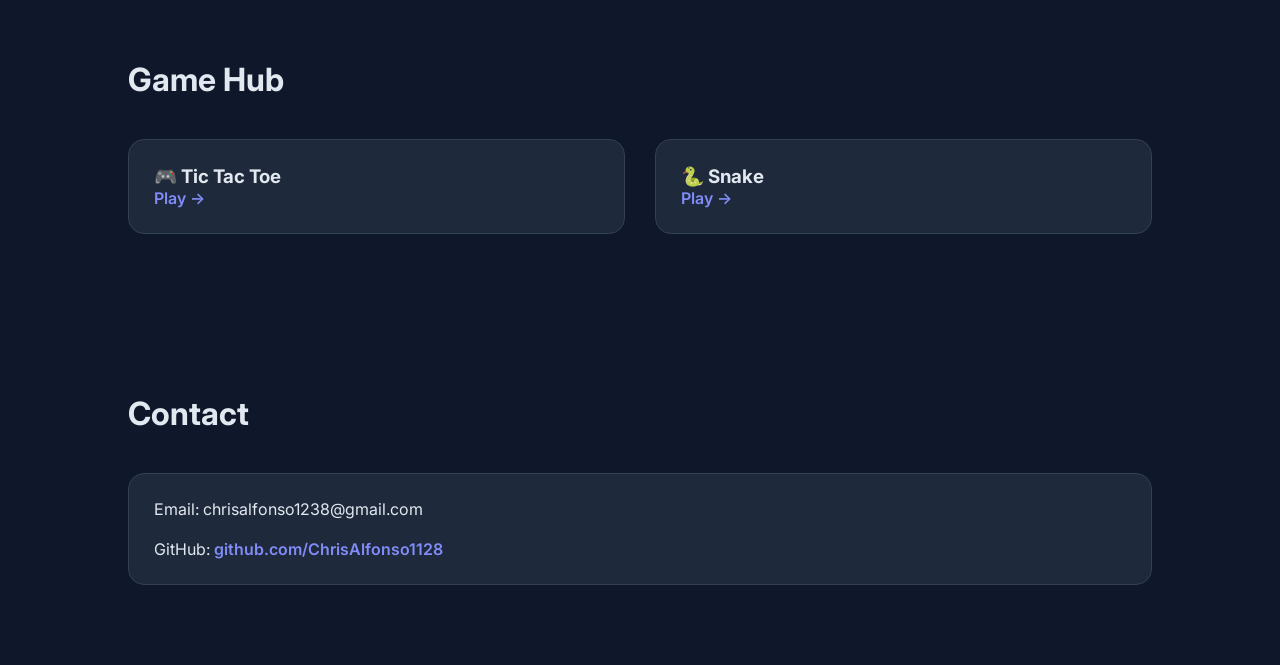
==== commit 08567690: "Update index.html" ====
--- a/index.html
+++ b/index.html
@@ -174,7 +174,7 @@
   <h2>Contact</h2>
   <div class="card">
     Email: chrisalfonso1238@gmail.com<br><br>
-    GitHub: <a href="https://github.com/yourusername" target="_blank">github.com/ChrisAlfonso1128</a>
+    GitHub: <a href="https://github.com/ChrisAlfonso1128" target="_blank">github.com/ChrisAlfonso1128</a>
   </div>
 </section>
 
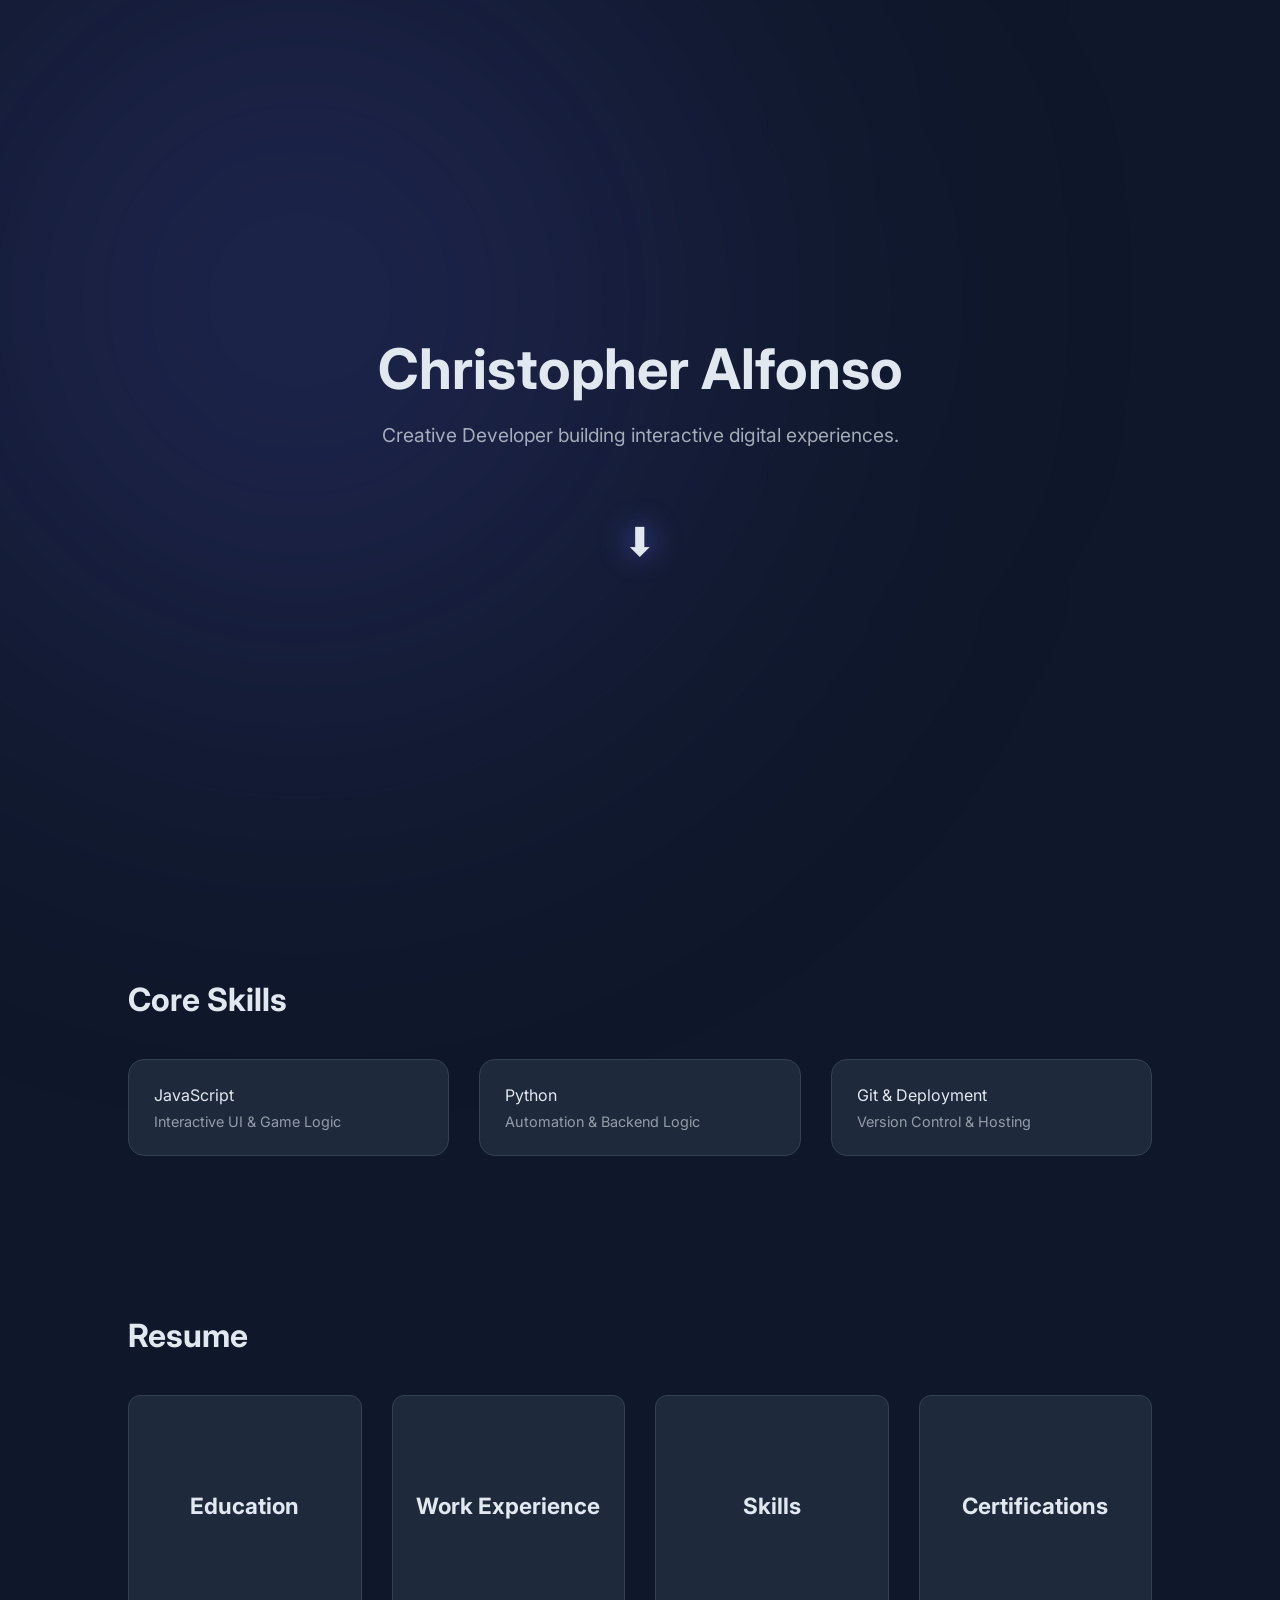
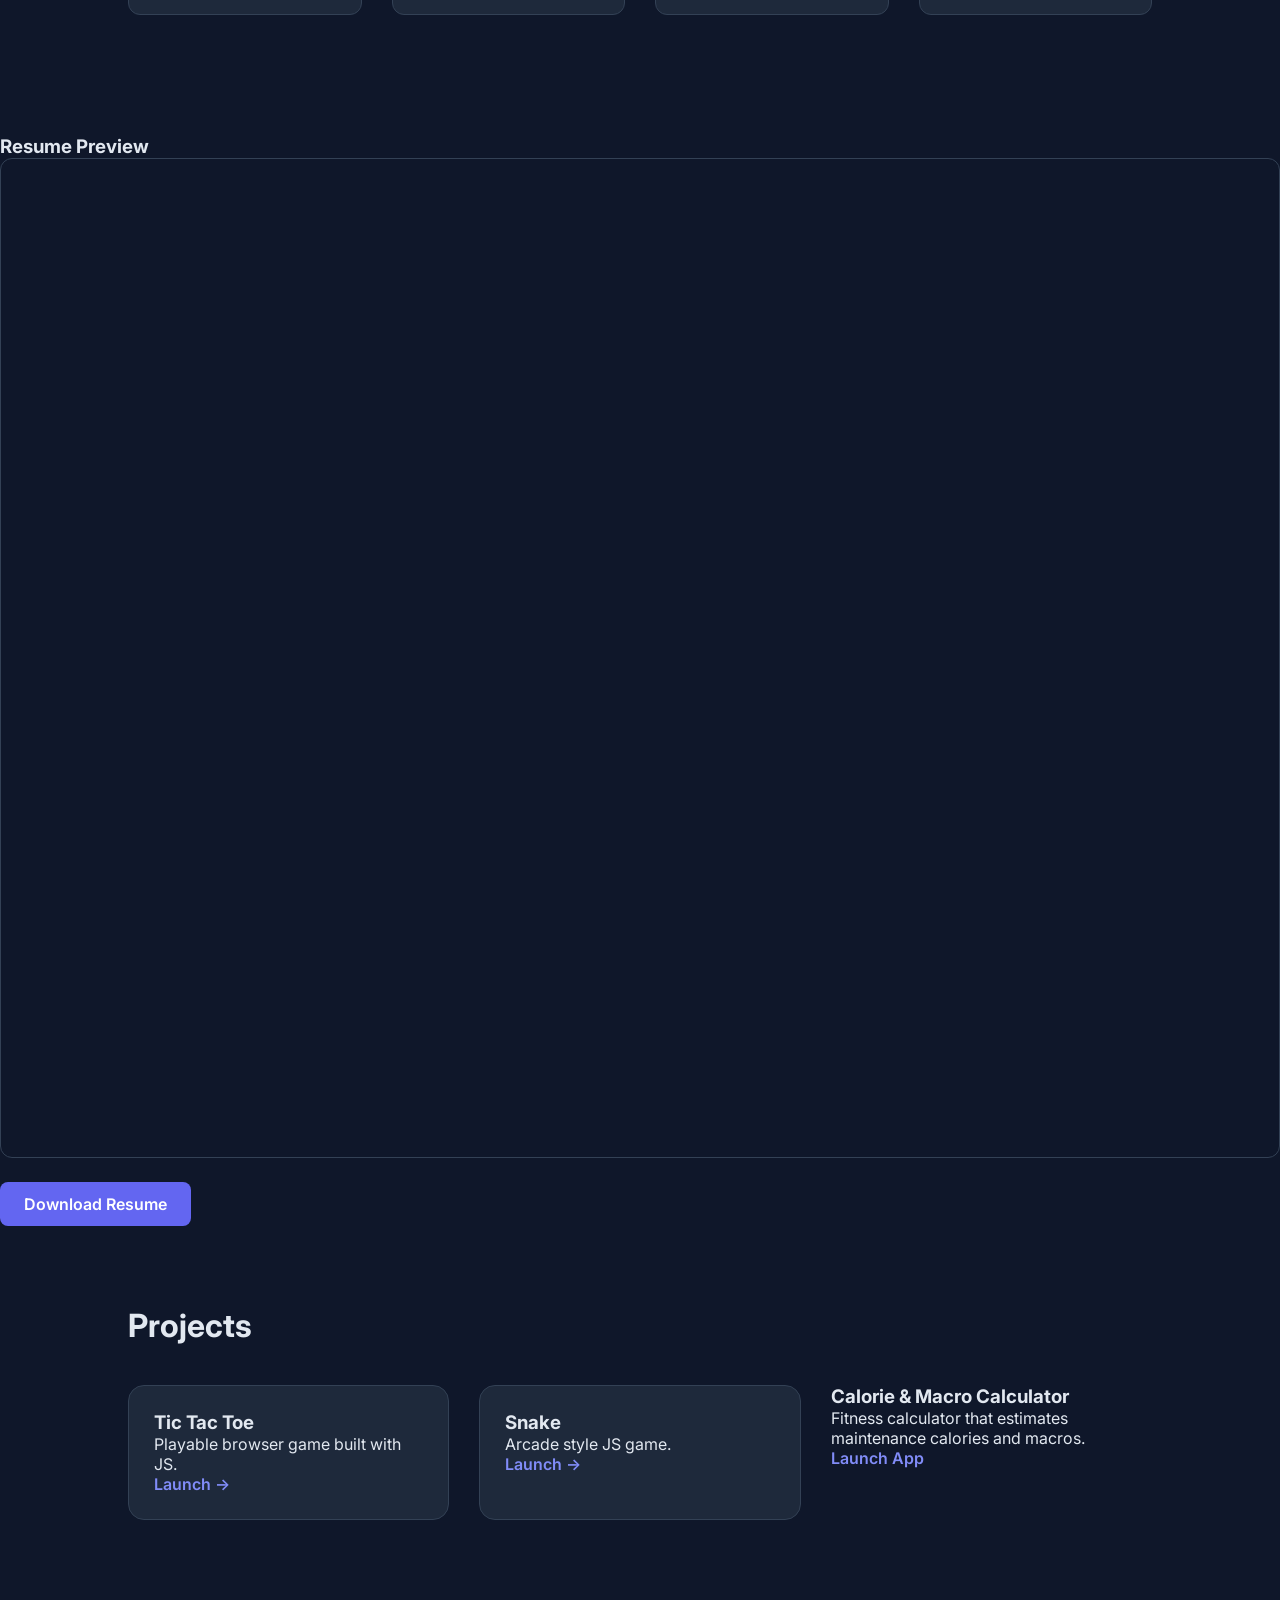
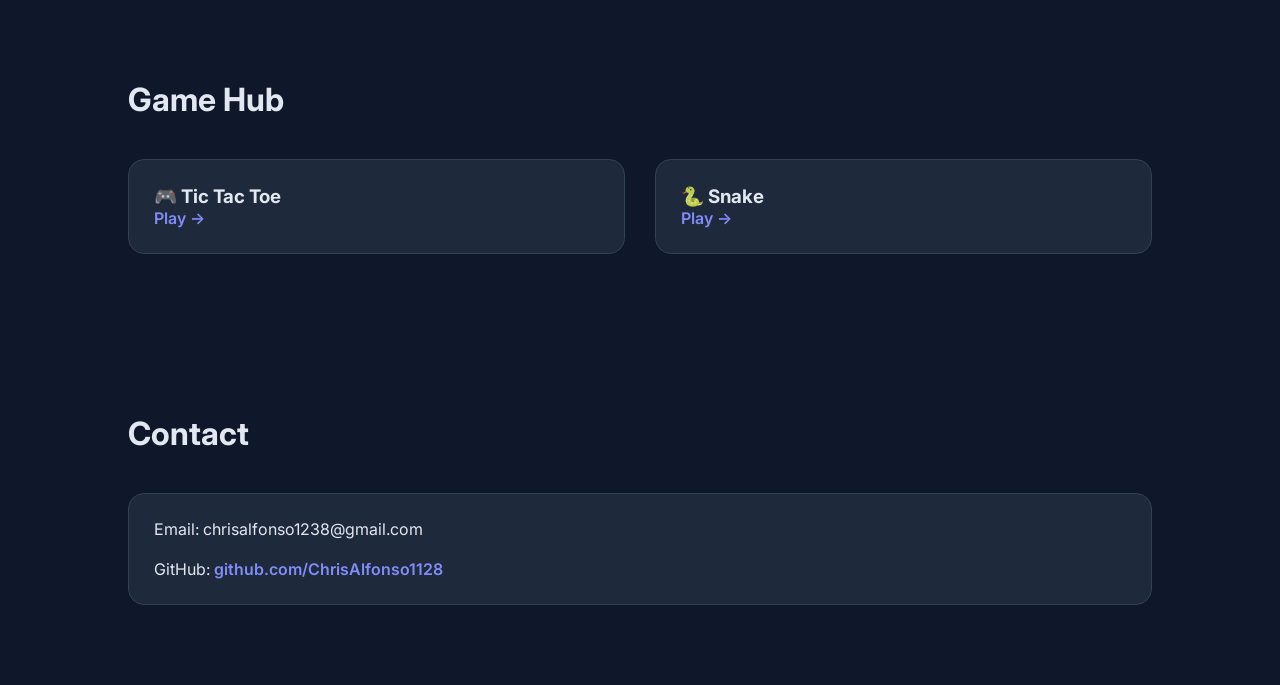
==== commit 4c4650c9: "Update index.html" ====
--- a/index.html
+++ b/index.html
@@ -149,6 +149,12 @@
       <p>Arcade style JS game.</p>
       <a href="apps/snake/">Launch →</a>
     </div>
+ 
+  <div class="project-card">
+<h3>Calorie & Macro Calculator</h3>
+<p>Fitness calculator that estimates maintenance calories and macros.</p>
+<a href="calorie-app/index.html">Launch App</a>
+  </div>
   </div>
 </section>
 
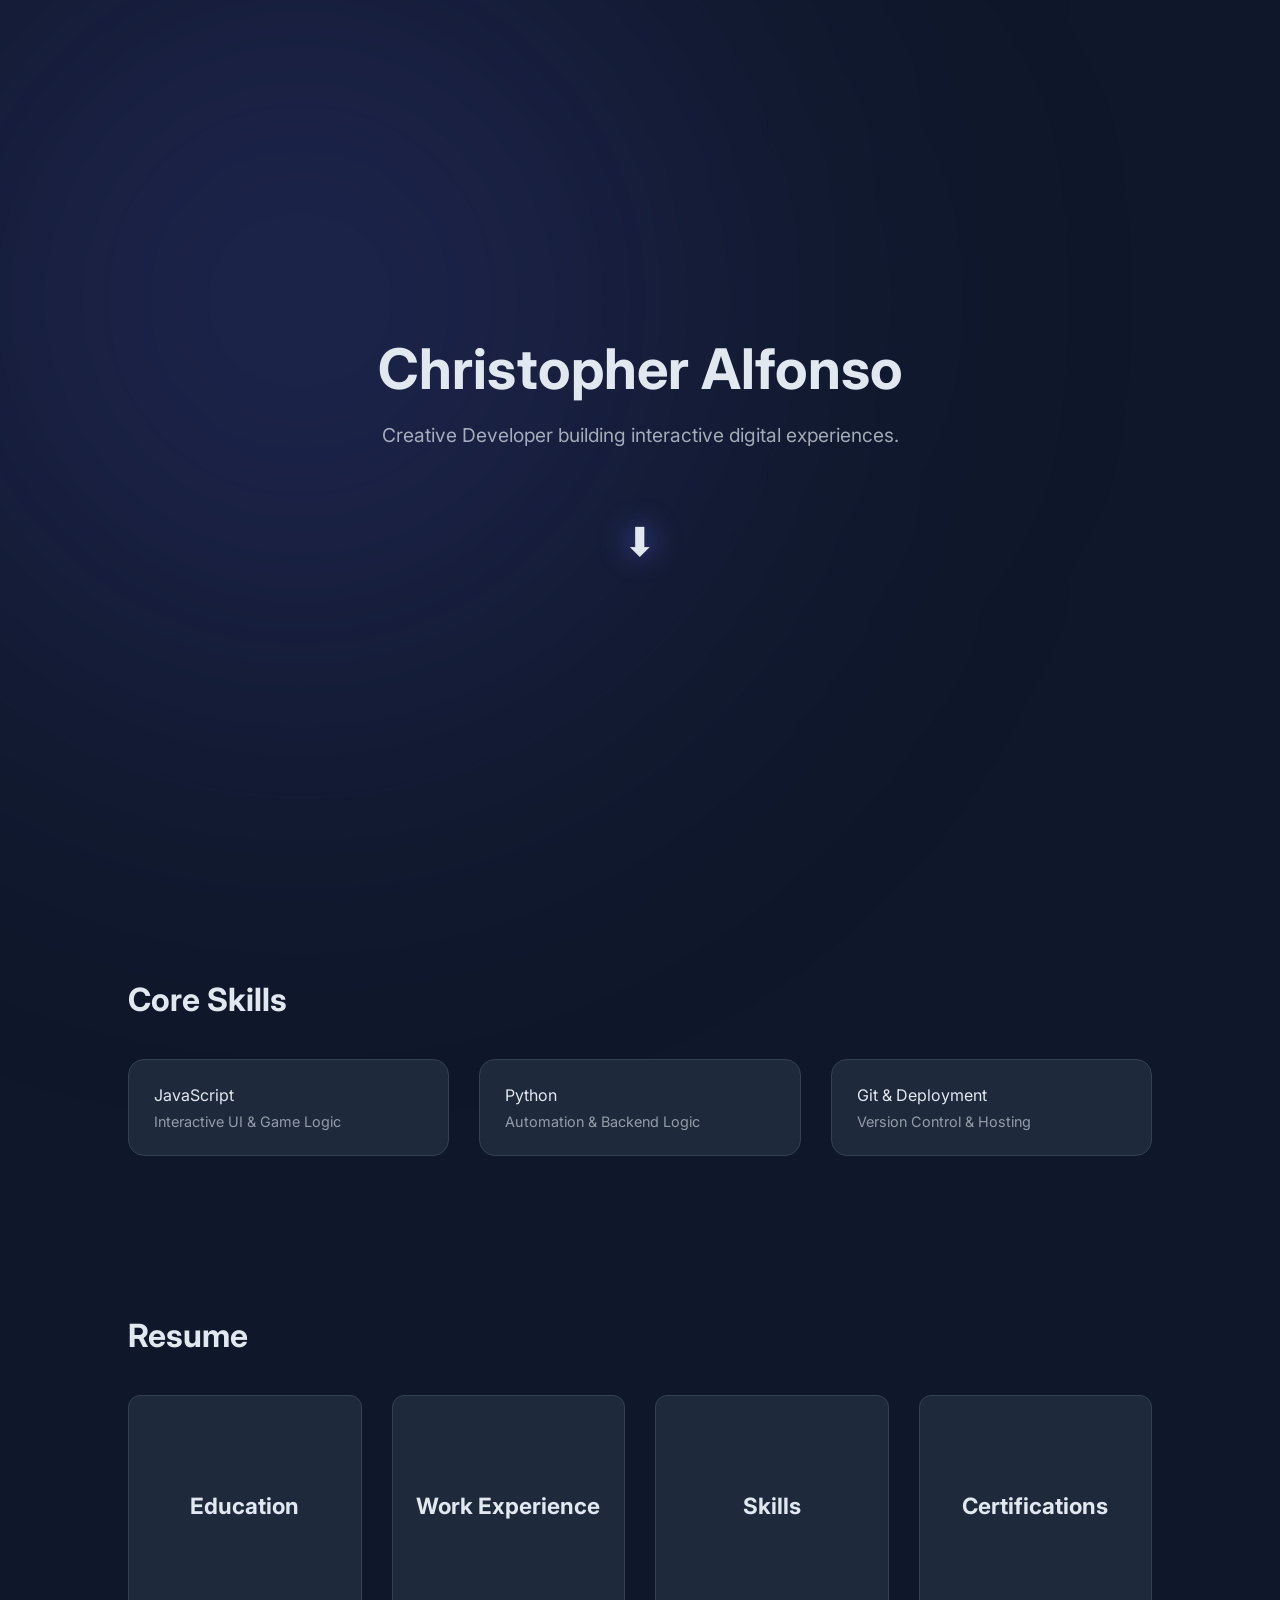
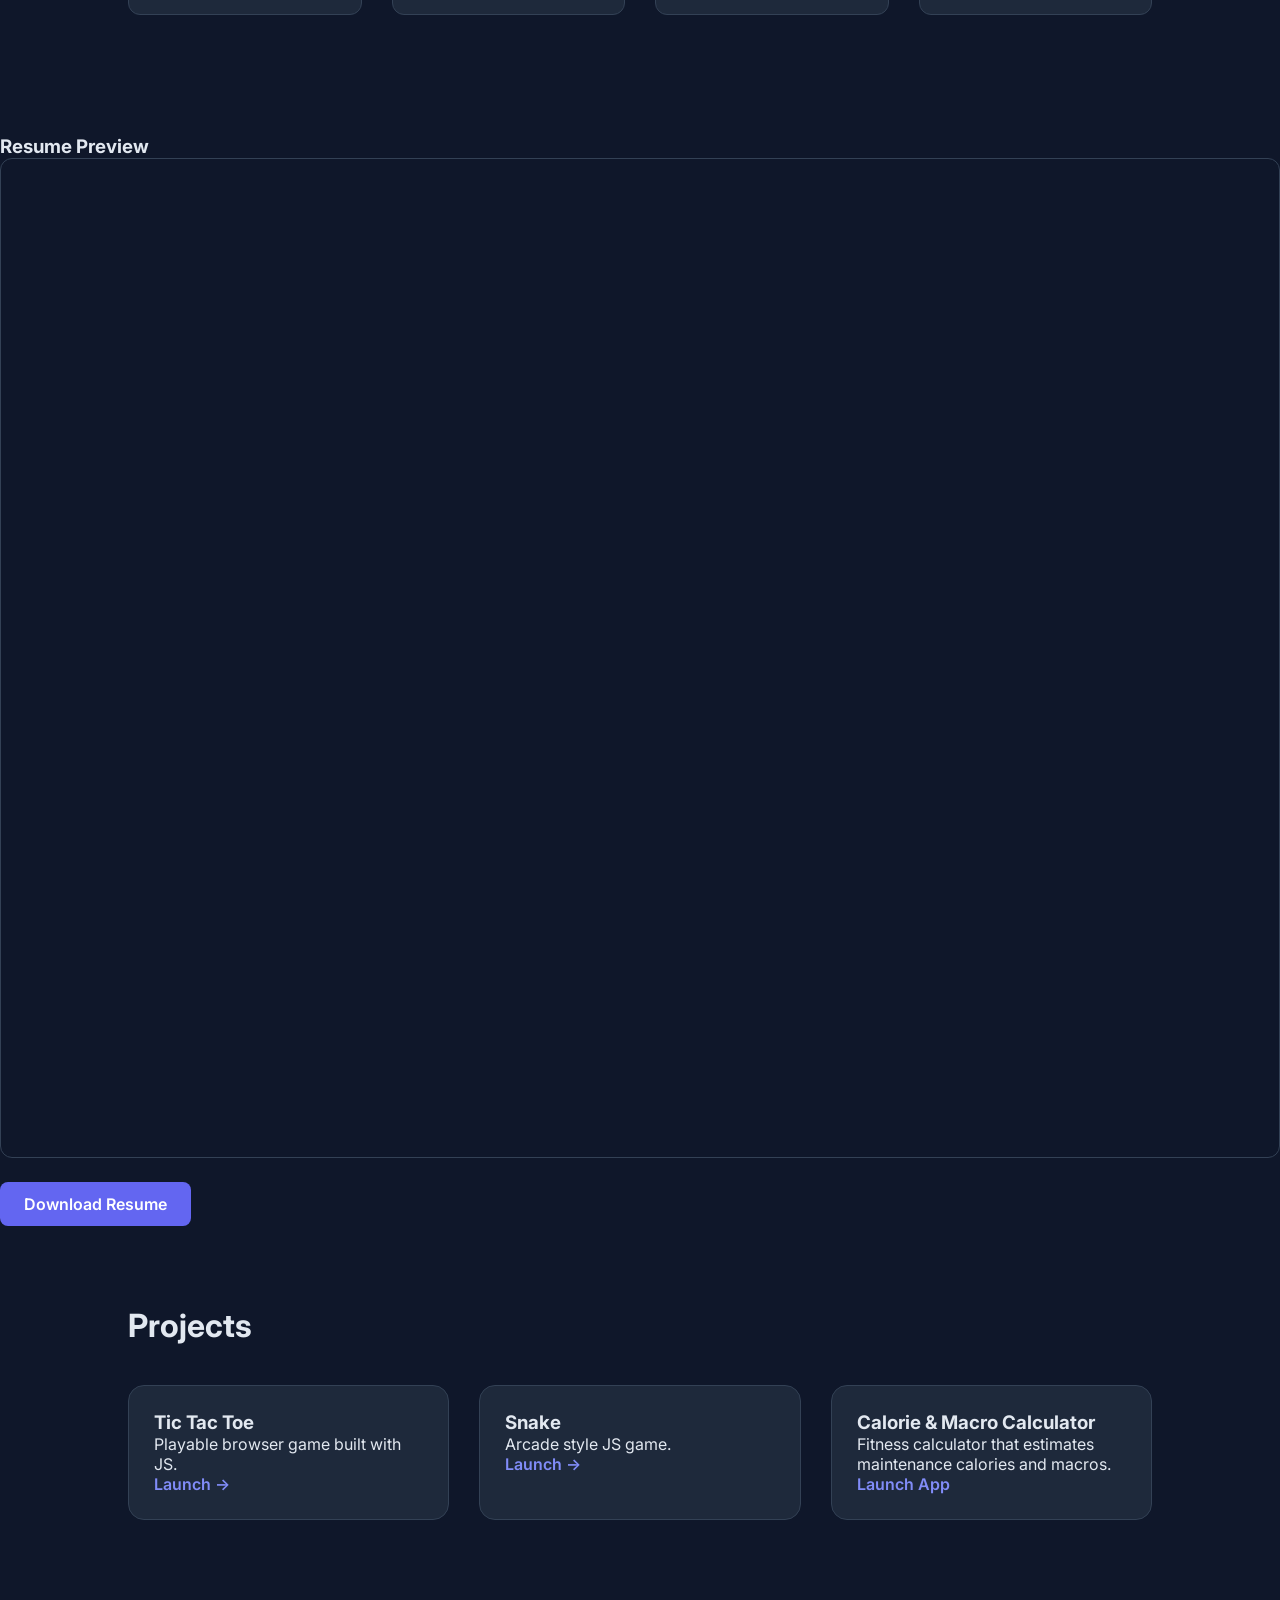
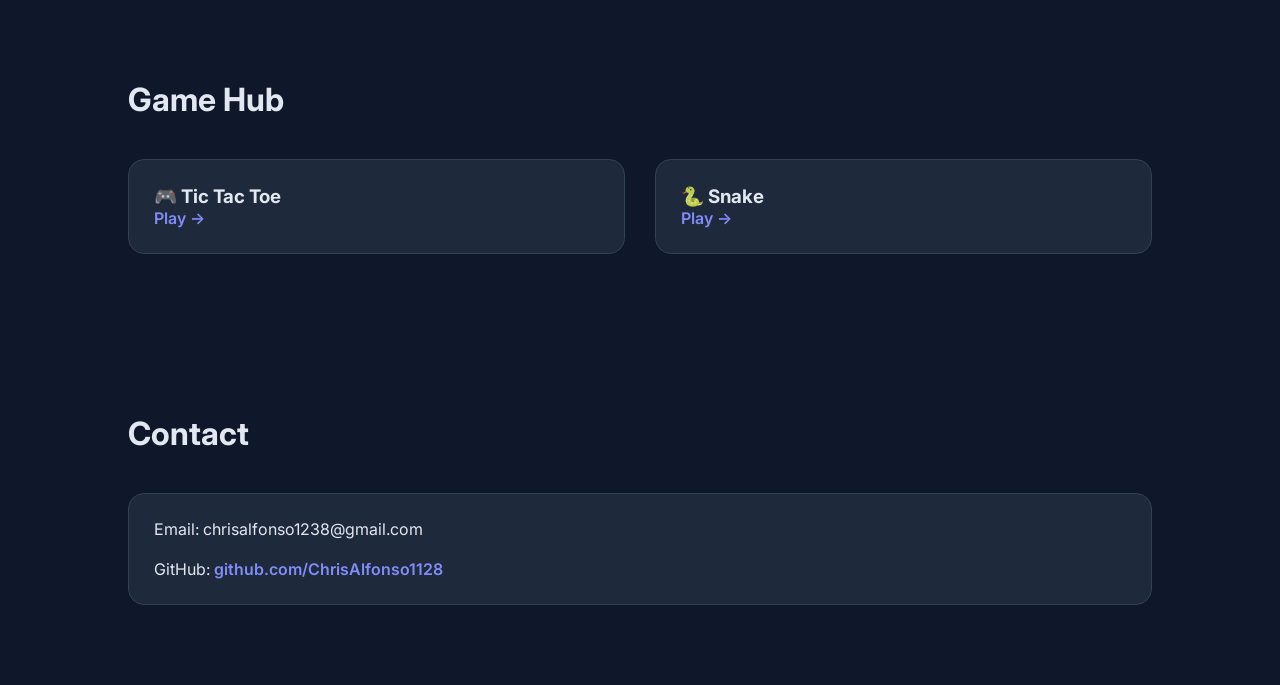
==== commit 8e5f109f: "Update index.html" ====
--- a/index.html
+++ b/index.html
@@ -150,10 +150,10 @@
       <a href="apps/snake/">Launch →</a>
     </div>
  
-  <div class="project-card">
-<h3>Calorie & Macro Calculator</h3>
+    <div class="card">
+      <h3>Calorie & Macro Calculator</h3>
 <p>Fitness calculator that estimates maintenance calories and macros.</p>
-<a href="calorie-app/index.html">Launch App</a>
+<a href="apps/calorie-app">Launch App</a>
   </div>
   </div>
 </section>
